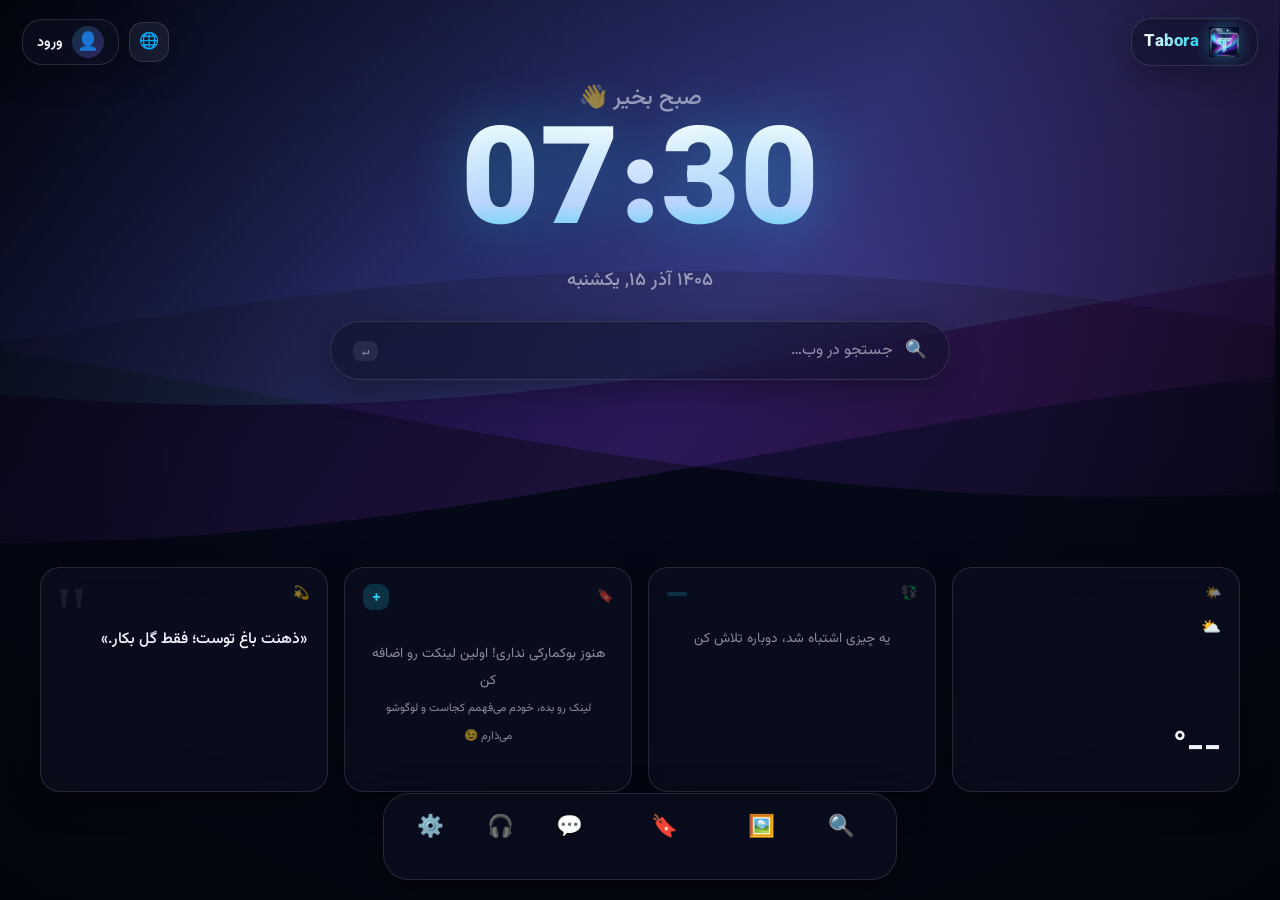
==== extension/index.html @ 08a3a0a5 "v1.1.0: Telegram bot password-reset tokens - POST /api/bot/reset-token (x-bot-secret) issues one-tim" ====
<!DOCTYPE html>
<html lang="fa" dir="rtl">
<head>
<meta charset="UTF-8">
<meta name="viewport" content="width=device-width, initial-scale=1.0">
<title>Tabora — New Tab</title>
<link rel="preconnect" href="https://fonts.googleapis.com">
<link href="https://fonts.googleapis.com/css2?family=Vazirmatn:wght@300;400;500;700;900&family=Lalezar&family=Inter:wght@300;400;600;800&family=Space+Grotesk:wght@400;600;700&family=Poppins:wght@300;400;600;800&display=swap" rel="stylesheet">
<link rel="stylesheet" href="css/app.css">
</head>
<body>

<!-- wallpaper layers -->
<canvas id="wp-canvas"></canvas>
<video id="wp-video" autoplay muted loop playsinline></video>
<img id="wp-img" alt="">
<div id="wp-vignette"></div>

<!-- top bar -->
<header id="topbar">
  <div class="brand glass">
    <img src="assets/icons/icon48.png" alt="Tabora" class="brand-logo">
    <span class="brand-name">Tabora</span>
  </div>
  <div class="top-actions">
    <button id="lang-toggle" class="glass icon-btn" title="FA / EN">🌐</button>
    <div id="identity" class="glass chip"></div>
  </div>
</header>

<!-- center: clock + search -->
<main id="center">
  <div id="greeting" class="greeting"></div>
  <div id="clock-time" class="clock">--:--</div>
  <div id="clock-date" class="clock-date"></div>
  <div id="searchbar" class="glass searchbar">
    <span class="sb-ico">🔍</span>
    <span class="sb-text" data-i18n="search_placeholder"></span>
    <kbd class="sb-kbd">↵</kbd>
  </div>
</main>

<!-- widgets row -->
<section id="widgets-wrap"><div id="widgets-row"></div></section>

<!-- dock -->
<nav id="dock" class="glass">
  <button id="dock-search" class="dock-btn" title=""><span>🔍</span><i data-i18n="engines"></i></button>
  <button id="dock-wallpapers" class="dock-btn" title=""><span>🖼️</span><i data-i18n="wallpapers"></i></button>
  <button id="dock-bookmarks" class="dock-btn" title=""><span>🔖</span><i data-i18n="widget_bookmarks"></i></button>
  <button id="dock-friends" class="dock-btn" title=""><span>💬</span><i data-i18n="friends"></i></button>
  <button id="dock-support" class="dock-btn" title=""><span>🎧</span><i data-i18n="support"></i></button>
  <button id="dock-settings" class="dock-btn" title=""><span>⚙️</span><i data-i18n="settings"></i></button>
</nav>

<div id="backdrop"></div>

<!-- ============ SEARCH OVERLAY ============ -->
<div id="search-overlay">
  <div class="so-box glass">
    <div class="so-input-row">
      <span class="sb-ico">🔍</span>
      <input id="search-input" autocomplete="off" data-i18n-ph="search_placeholder">
      <button id="search-close" class="icon-btn">✕</button>
    </div>
    <div id="search-engines"></div>
    <div id="search-sugg"></div>
  </div>
</div>

<!-- ============ PANEL: AUTH ============ -->
<aside class="panel" id="panel-auth">
  <div class="panel-head"><h2>💜 Tabora</h2><button class="panel-close icon-btn">✕</button></div>
  <div class="panel-body">
    <div id="auth-login">
      <h3 data-i18n="login_title"></h3>
      <p class="muted" data-i18n="auth_hint"></p>
      <label class="fld"><span data-i18n="email"></span><input id="login-id" autocomplete="username"></label>
      <label class="fld"><span data-i18n="password"></span><span class="pw-wrap"><input id="login-pw" type="password" autocomplete="current-password"><button type="button" class="eye" data-for="login-pw" title="👁">👁</button></span></label>
      <button class="btn primary wide" id="login-btn" data-i18n="login"></button>
      <div class="switch-auth"><button class="link" id="auth-to-register" data-i18n="no_account"></button></div>
      <div class="switch-auth"><button class="link" id="auth-to-recover" data-i18n="forgot"></button></div>
    </div>
    <div id="auth-recover" style="display:none">
      <h3 data-i18n="recover_title"></h3>
      <p class="muted" data-i18n="recover_hint"></p>
      <label class="fld"><span data-i18n="email"></span><input id="rec-id" autocomplete="username"></label>
      <label class="fld"><span data-i18n="recovery_code"></span><input id="rec-code" dir="ltr" placeholder="TBRA-… / RST-…"></label>
      <label class="fld"><span data-i18n="new_pass"></span><span class="pw-wrap"><input id="rec-pw" type="password"><button type="button" class="eye" data-for="rec-pw" title="👁">👁</button></span></label>
      <button class="btn primary wide" id="recover-btn" data-i18n="recover_btn"></button>
      <div class="switch-auth"><button class="link" id="recover-to-login" data-i18n="have_account"></button></div>
    </div>
    <div id="auth-register" style="display:none">
      <h3 data-i18n="register_title"></h3>
      <p class="muted" data-i18n="auth_hint"></p>
      <label class="fld"><span data-i18n="email"></span><input id="reg-email" type="email"></label>
      <label class="fld"><span data-i18n="username"></span><input id="reg-uname" placeholder="your_id"></label>
      <label class="fld"><span data-i18n="display_name"></span><input id="reg-name"></label>
      <label class="fld"><span data-i18n="password"></span><span class="pw-wrap"><input id="reg-pw" type="password"><button type="button" class="eye" data-for="reg-pw" title="👁">👁</button></span></label>
      <button class="btn primary wide" id="register-btn" data-i18n="create_account"></button>
      <div class="switch-auth"><button class="link" id="auth-to-login" data-i18n="have_account"></button></div>
    </div>
    <div class="switch-auth"><button class="link muted" id="auth-guest" data-i18n="guest_mode"></button></div>
  </div>
</aside>

<!-- ============ PANEL: PROFILE ============ -->
<aside class="panel" id="panel-profile">
  <div class="panel-head"><h2 data-i18n="profile_title"></h2><button class="panel-close icon-btn">✕</button></div>
  <div class="panel-body" id="profile-body"></div>
</aside>

<!-- ============ PANEL: WALLPAPERS ============ -->
<aside class="panel" id="panel-wallpapers">
  <div class="panel-head"><h2 data-i18n="wallpapers_title"></h2><button class="panel-close icon-btn">✕</button></div>
  <div class="panel-body" id="wallpapers-body"></div>
</aside>

<!-- ============ PANEL: FRIENDS & CHAT ============ -->
<aside class="panel wide" id="panel-friends">
  <div class="panel-head"><h2 data-i18n="friends_title"></h2><button class="panel-close icon-btn">✕</button></div>
  <div class="panel-body">
    <div id="friends-view">
      <div class="user-search-wrap">
        <input id="user-search" data-i18n-ph="search_users" autocomplete="off">
      </div>
      <div id="user-results"></div>
      <div id="friends-body"></div>
    </div>
    <div id="chat-view">
      <div class="chat-head">
        <button id="chat-back" class="icon-btn">←</button>
        <b id="chat-title"></b>
      </div>
      <div id="chat-msgs"></div>
      <div id="chat-drawers">
        <div class="drawer" id="sticker-drawer"><div id="sticker-grid"></div></div>
        <div class="drawer" id="gif-drawer"><div id="gif-grid"></div></div>
      </div>
      <div class="chat-input-row">
        <button class="icon-btn" id="voice-btn" title="Voice">🎙️</button>
        <button class="icon-btn" id="photo-btn" title="Photo">🖼️</button>
        <button class="icon-btn" id="gif-btn" title="GIF">GIF</button>
        <button class="icon-btn" id="sticker-btn" title="Sticker">😀</button>
        <input id="chat-input" data-i18n-ph="chat_placeholder" autocomplete="off">
        <button class="send-btn" id="chat-send">➤</button>
      </div>
    </div>
  </div>
</aside>

<!-- ============ PANEL: BOOKMARKS ============ -->
<aside class="panel" id="panel-bookmarks">
  <div class="panel-head"><h2 data-i18n="widget_bookmarks"></h2><button class="panel-close icon-btn">✕</button></div>
  <div class="panel-body" id="bookmarks-body"></div>
</aside>

<!-- ============ PANEL: SETTINGS ============ -->
<aside class="panel" id="panel-support">
  <div class="panel-head"><h2 data-i18n="support_title"></h2><button class="panel-close icon-btn">✕</button></div>
  <div class="panel-body" id="support-body"></div>
</aside>

<aside class="panel" id="panel-settings">
  <div class="panel-head"><h2 data-i18n="settings_title"></h2><button class="panel-close icon-btn">✕</button></div>
  <div class="panel-body" id="settings-body"></div>
</aside>

<!-- avatar picker overlay -->
<div id="avatar-overlay">
  <div class="ao-bg"><span></span><span></span><span></span></div>
  <div class="ao-box">
    <div class="ao-head">
      <div class="ao-icon">🎭</div>
      <div class="ao-titles">
        <h2 data-i18n="av_pick_title"></h2>
        <span class="ao-sub" data-i18n="av_pick_sub"></span>
      </div>
      <button id="avatar-close" class="icon-btn">✕</button>
    </div>
    <div class="ao-tabs">
      <button class="ao-tab active" data-atab="gallery" data-i18n="av_gallery"></button>
      <button class="ao-tab" data-atab="upload" data-i18n="av_upload_tab"></button>
      <button class="ao-tab" data-atab="url" data-i18n="av_url_tab"></button>
    </div>
    <div class="ao-view" id="avtab-gallery">
      <div class="ao-toolbar">
        <div class="ao-chips" id="av-chips"></div>
        <button class="ao-random" id="av-random">🎲 <span data-i18n="av_random"></span></button>
      </div>
      <div id="avatar-grid"></div>
    </div>
    <div class="ao-view" id="avtab-upload" style="display:none">
      <div class="ao-dropzone" id="av-drop">
        <div class="ao-dz-ico">📁</div>
        <div data-i18n="av_drop"></div>
      </div>
      <div class="ao-preview-row">
        <div class="ao-preview" id="av-up-preview">?</div>
        <button class="btn primary" id="av-up-save" disabled data-i18n="save"></button>
      </div>
    </div>
    <div class="ao-view" id="avtab-url" style="display:none">
      <div class="ao-urlrow">
        <input id="av-url" placeholder="https://… (.gif / .png / .jpg)">
        <button class="btn" id="av-url-prev">👁️</button>
        <button class="btn primary" id="av-url-save" data-i18n="save"></button>
      </div>
      <div class="ao-preview-row"><div class="ao-preview" id="av-url-preview">?</div></div>
    </div>
  </div>
</div>

<script src="js/shim.js"></script>
<script src="js/i18n.js"></script>
<script src="js/store.js"></script>
<script src="js/api.js"></script>
<script src="js/wallpapers.js"></script>
<script src="js/ext-wallpapers.js"></script>
<script src="js/widgets.js"></script>
<script src="js/search.js"></script>
<script src="js/social.js"></script>
<script src="js/panels.js"></script>
<script src="js/app.js"></script>
</body>
</html>
---- extension/css/app.css ----
/* ================= TABORA — Design System ================= */
:root {
  --accent: #22d3ee;
  --accent-soft: #22d3ee2e;
  --accent-glow: #22d3ee55;
  --glass-bg: rgba(15, 18, 34, 0.55);
  --glass-border: rgba(255, 255, 255, 0.12);
  --text: #f4f6ff;
  --muted: rgba(244, 246, 255, 0.55);
  --radius: 20px;
  --danger: #fb7185;
}
* { margin: 0; padding: 0; box-sizing: border-box; }
html, body { height: 100%; }
body {
  font-family: 'Vazirmatn', 'Inter', sans-serif;
  color: var(--text);
  overflow: hidden;
  background: #050816;
}
button { font-family: inherit; cursor: pointer; border: none; background: none; color: inherit; }
input, textarea, select { font-family: inherit; }
::-webkit-scrollbar { width: 8px; height: 8px; }
::-webkit-scrollbar-thumb { background: rgba(255,255,255,.18); border-radius: 8px; }
::-webkit-scrollbar-track { background: transparent; }

/* ---------- wallpaper layers ---------- */
#wp-canvas, #wp-video, #wp-img {
  position: fixed; inset: 0; width: 100vw; height: 100vh;
  object-fit: cover; z-index: -2; display: none;
}
#wp-vignette {
  position: fixed; inset: 0; z-index: -1; pointer-events: none;
  background: radial-gradient(ellipse at center, transparent 40%, rgba(0,0,0,.42) 100%);
}

/* ---------- glass ---------- */
.glass {
  background: var(--glass-bg);
  border: 1px solid var(--glass-border);
  border-radius: var(--radius);
  backdrop-filter: blur(22px) saturate(1.3);
  -webkit-backdrop-filter: blur(22px) saturate(1.3);
  box-shadow: 0 8px 32px rgba(0,0,0,.35);
}
.muted { color: var(--muted); font-size: .85em; }
.pad { padding: 10px 4px; }

/* ---------- top bar ---------- */
#topbar {
  position: fixed; top: 18px; left: 22px; right: 22px;
  display: flex; justify-content: space-between; align-items: center; z-index: 40;
}
.brand { display: flex; align-items: center; gap: 10px; padding: 8px 18px 8px 12px; }
.brand-logo { width: 30px; height: 30px; filter: drop-shadow(0 0 8px var(--accent-glow)); }
.brand-name { font-weight: 800; font-size: 1.05rem; letter-spacing: .5px;
  background: linear-gradient(90deg, #fff, var(--accent)); -webkit-background-clip: text; background-clip: text; -webkit-text-fill-color: transparent; }
.top-actions { display: flex; align-items: center; gap: 10px; }
.icon-btn {
  width: 40px; height: 40px; border-radius: 14px; font-size: 1rem;
  display: inline-flex; align-items: center; justify-content: center;
  background: rgba(255,255,255,.06); border: 1px solid var(--glass-border);
  transition: .2s;
}
.icon-btn:hover { background: var(--accent-soft); transform: translateY(-1px); }
.chip { display: flex; align-items: center; gap: 9px; padding: 6px 14px; cursor: pointer; transition: .2s; max-width: 320px; }
.chip:hover { border-color: var(--accent); }
.chip-name { font-weight: 600; font-size: .9rem; white-space: nowrap; overflow: hidden; text-overflow: ellipsis; }
.chip-avatar { width: 32px; height: 32px; border-radius: 50%; }

/* ---------- badges ---------- */
.badge {
  display: inline-flex; align-items: center; gap: 3px; font-size: .68rem; font-weight: 800;
  padding: 2px 9px; border-radius: 99px; vertical-align: middle; margin-inline-start: 6px;
}
.badge-owner {
  background: linear-gradient(120deg, #fbbf24, #f59e0b, #fbbf24); background-size: 200%;
  color: #3b2503; animation: shimmer 3s linear infinite;
  box-shadow: 0 0 14px rgba(251,191,36,.5);
}
.badge-admin {
  background: linear-gradient(120deg, #8b5cf6, #6366f1, #8b5cf6); background-size: 200%;
  color: #fff; animation: shimmer 3s linear infinite;
  box-shadow: 0 0 12px rgba(139,92,246,.45);
}
@keyframes shimmer { 0% { background-position: 0%; } 100% { background-position: 200%; } }

/* ---------- center / clock / searchbar ---------- */
#center {
  position: fixed; top: 9vh; left: 0; right: 0; text-align: center; z-index: 5; pointer-events: none;
}
.greeting { font-size: clamp(1rem, 2.2vw, 1.4rem); color: var(--muted); margin-bottom: 6px; font-weight: 500; }
.clock {
  font-size: clamp(4rem, 12vw, 8.5rem); font-weight: 900; line-height: 1;
  background: linear-gradient(180deg, #ffffff, #cdd6ff 60%, var(--accent));
  -webkit-background-clip: text; background-clip: text; -webkit-text-fill-color: transparent;
  text-shadow: 0 0 60px var(--accent-glow);
  font-variant-numeric: tabular-nums;
}
.clock-colon { animation: blink 2s steps(1) infinite; }
@keyframes blink { 50% { opacity: .3; } }
.clock-ampm { font-size: .22em; margin-inline-start: 10px; color: var(--muted); -webkit-text-fill-color: var(--muted); }
.clock-date { margin-top: 8px; font-size: clamp(.9rem, 1.6vw, 1.15rem); color: var(--muted); font-weight: 500; }
.searchbar {
  pointer-events: all; margin: 26px auto 0; width: min(620px, 86vw);
  display: flex; align-items: center; gap: 12px; padding: 15px 22px; cursor: pointer;
  transition: .25s; border-radius: 99px;
}
.searchbar:hover { border-color: var(--accent); box-shadow: 0 0 30px var(--accent-soft), 0 8px 32px rgba(0,0,0,.35); transform: translateY(-2px); }
.sb-ico { font-size: 1.1rem; }
.sb-text { flex: 1; text-align: start; color: var(--muted); }
.sb-kbd { font-size: .75rem; background: rgba(255,255,255,.08); padding: 3px 9px; border-radius: 8px; color: var(--muted); }

/* ---------- widgets ---------- */
#widgets-wrap {
  position: fixed; bottom: 108px; left: 0; right: 0; z-index: 10;
  display: flex; justify-content: center; padding: 0 24px;
}
#widgets-row {
  display: flex; gap: 16px; align-items: stretch; flex-wrap: wrap; justify-content: center;
  transform-origin: bottom center; transition: transform .25s;
}
.widget { width: 288px; min-height: 148px; padding: 16px 18px; transition: transform .2s, border-color .2s; position: relative; }
.widget:hover { transform: translateY(-3px); border-color: var(--accent-glow); }
.widget.dragging { opacity: .5; transform: scale(.97); }
.w-title { display: flex; align-items: center; gap: 7px; font-size: .82rem; margin-bottom: 12px; color: var(--muted); }
.w-title b { color: var(--text); font-size: .9rem; }
.w-badge { margin-inline-start: auto; font-size: .68rem; background: var(--accent-soft); color: var(--accent); padding: 2px 10px; border-radius: 99px; font-weight: 700; }

/* weather scenes */
.wx-scene { position: relative; height: 92px; border-radius: 14px; overflow: hidden; margin-bottom: 12px; }
.wx-clear-day { background: linear-gradient(180deg, #38bdf8, #7dd3fc); }
.wx-clear-night { background: linear-gradient(180deg, #0b1026, #1e2a5e); }
.wx-partial-day { background: linear-gradient(180deg, #60a5fa, #93c5fd); }
.wx-overcast { background: linear-gradient(180deg, #475569, #64748b); }
.wx-fog { background: linear-gradient(180deg, #64748b, #94a3b8); }
.wx-drizzle { background: linear-gradient(180deg, #334155, #475569); }
.wx-rain { background: linear-gradient(180deg, #1e293b, #334155); }
.wx-snow { background: linear-gradient(180deg, #475569, #94a3b8); }
.wx-storm { background: linear-gradient(180deg, #0f172a, #1e293b); }
.wx-sun {
  position: absolute; top: 14px; inset-inline-start: 20px; width: 44px; height: 44px; border-radius: 50%;
  background: radial-gradient(circle, #fde68a, #fbbf24);
  box-shadow: 0 0 30px 8px rgba(251,191,36,.65);
  animation: pulse-sun 3s ease-in-out infinite;
}
@keyframes pulse-sun { 50% { box-shadow: 0 0 44px 14px rgba(251,191,36,.8); } }
.wx-moon {
  position: absolute; top: 12px; inset-inline-start: 22px; width: 36px; height: 36px; border-radius: 50%;
  background: radial-gradient(circle at 35% 35%, #f8fafc, #cbd5e1);
  box-shadow: 0 0 24px 6px rgba(226,232,240,.4);
}
.wx-star { position: absolute; width: 2.5px; height: 2.5px; background: #fff; border-radius: 50%; animation: twinkle 2.4s infinite; }
.wx-star:nth-child(odd) { animation-delay: 1.2s; }
@keyframes twinkle { 0%,100% { opacity: .2; } 50% { opacity: 1; } }
.wx-star { top: calc(var(--i, 1) * 7%); }
.wx-cloud {
  position: absolute; width: 70px; height: 24px; background: rgba(255,255,255,.85); border-radius: 99px;
  top: 18px; animation: drift 9s linear infinite;
  box-shadow: 18px -12px 0 -2px rgba(255,255,255,.85), 40px -4px 0 2px rgba(255,255,255,.75);
}
.wx-cloud:nth-of-type(2) { top: 40px; animation-duration: 13s; transform: scale(.7); opacity: .7; }
.wx-cloud:nth-of-type(3) { top: 8px; animation-duration: 17s; transform: scale(.5); opacity: .5; }
@keyframes drift { from { left: -90px; } to { left: 110%; } }
.wx-drop { position: absolute; width: 1.6px; height: 12px; background: linear-gradient(rgba(147,197,253,0), #93c5fd); top: -14px; animation: fall 1s linear infinite; }
.wx-drop:nth-child(3n) { animation-delay: .3s; } .wx-drop:nth-child(3n+1) { animation-delay: .6s; }
@keyframes fall { to { transform: translateY(110px); } }
.wx-flake { position: absolute; width: 5px; height: 5px; background: #fff; border-radius: 50%; top: -8px; animation: fall-slow 3.4s linear infinite; opacity: .9; }
.wx-flake:nth-child(3n) { animation-delay: 1.1s; } .wx-flake:nth-child(4n) { animation-delay: 2s; }
@keyframes fall-slow { to { transform: translateY(110px) translateX(12px); } }
.wx-flash { position: absolute; inset: 0; background: rgba(255,255,255,.85); opacity: 0; animation: flash 5s infinite; }
@keyframes flash { 0%,86%,90%,94%,100% { opacity: 0; } 88%,92% { opacity: .7; } }
.wx-fogband { position: absolute; width: 140%; height: 16px; background: rgba(255,255,255,.35); border-radius: 99px; filter: blur(6px); animation: fogmove 7s ease-in-out infinite alternate; }
.wx-fogband:nth-child(2) { top: 40%; animation-delay: 1.5s; } .wx-fogband:nth-child(3) { top: 70%; animation-delay: 3s; }
@keyframes fogmove { from { transform: translateX(-14%); } to { transform: translateX(6%); } }
.wx-drop, .wx-flake { left: calc(var(--i, 1) * 4.5%); }
.wx-body { display: flex; gap: 12px; align-items: center; }
.wx-temp { font-size: 2.2rem; font-weight: 800; }
.wx-meta { font-size: .78rem; color: var(--muted); line-height: 1.55; }
.wx-city { color: var(--text); font-weight: 700; font-size: .85rem; }

/* prices */
.pr-list { display: flex; flex-direction: column; gap: 7px; max-height: 190px; overflow-y: auto; }
.pr-row { display: flex; justify-content: space-between; align-items: center; font-size: .82rem;
  padding: 5px 8px; border-radius: 10px; background: rgba(255,255,255,.04); }
.pr-row:hover { background: var(--accent-soft); }
.pr-name { color: var(--muted); }
.pr-val { font-weight: 800; font-variant-numeric: tabular-nums; }
.pr-val small { color: var(--accent); font-size: .7em; font-weight: 700; }
.pr-src { font-size: .62rem; color: var(--muted); text-align: center; margin-top: 4px; }
.pr-loading { color: var(--muted); font-size: .85rem; padding: 12px 0; text-align: center; }

/* bookmarks widget */
.bm-grid { display: grid; grid-template-columns: repeat(5, 1fr); gap: 10px; }
.bm-tile { display: flex; flex-direction: column; align-items: center; gap: 6px; text-decoration: none; color: var(--text); transition: .2s; }
.bm-tile:hover { transform: translateY(-3px) scale(1.05); }
.bm-logo {
  width: 46px; height: 46px; border-radius: 15px; display: flex; align-items: center; justify-content: center;
  box-shadow: 0 4px 14px rgba(0,0,0,.3);
}
.bm-logo img { width: 24px; height: 24px; }
.bm-logo b { font-size: 1.1rem; }
.bm-name { font-size: .64rem; color: var(--muted); max-width: 50px; overflow: hidden; text-overflow: ellipsis; white-space: nowrap; }
.bm-empty { grid-column: 1/-1; text-align: center; color: var(--muted); font-size: .85rem; padding: 18px 6px; line-height: 2; }
.bm-add { margin-inline-start: auto; width: 26px; height: 26px; border-radius: 9px; background: var(--accent-soft); color: var(--accent); font-weight: 800; font-size: 1rem; }
.bm-add:hover { background: var(--accent); color: #081018; }
.bm-dot { width: 14px; height: 14px; border-radius: 5px; flex-shrink: 0; }

/* quote */
.q-text { font-size: .98rem; line-height: 2; font-weight: 500; padding: 8px 2px; }
#w-quote::after { content: '"'; position: absolute; font-size: 5rem; opacity: .07; top: 2px; inset-inline-end: 14px; font-family: serif; }

/* ---------- dock ---------- */
#dock {
  position: fixed; bottom: 20px; left: 50%; transform: translateX(-50%);
  display: flex; gap: 6px; padding: 9px 14px; z-index: 40; border-radius: 26px;
}
.dock-btn {
  display: flex; flex-direction: column; align-items: center; gap: 2px;
  padding: 8px 16px; border-radius: 18px; transition: .22s; position: relative;
}
.dock-btn span { font-size: 1.35rem; transition: .22s; }
.dock-btn i { font-style: normal; font-size: .6rem; color: var(--muted); opacity: 0; transition: .22s; }
.dock-btn:hover { background: var(--accent-soft); }
.dock-btn:hover span { transform: translateY(-4px) scale(1.18); filter: drop-shadow(0 0 10px var(--accent-glow)); }
.dock-btn:hover i { opacity: 1; }

/* ---------- panels ---------- */
#backdrop { position: fixed; inset: 0; background: rgba(3,5,15,.55); backdrop-filter: blur(3px); z-index: 60; opacity: 0; pointer-events: none; transition: .3s; }
#backdrop.show { opacity: 1; pointer-events: all; }
.panel {
  position: fixed; top: 0; bottom: 0; inset-inline-start: auto; inset-inline-end: 0;
  width: min(460px, 94vw); background: rgba(10,12,26,.92);
  backdrop-filter: blur(30px); z-index: 70; display: flex; flex-direction: column;
  border-inline-start: 1px solid var(--glass-border);
  transform: translateX(-105%); transition: transform .34s cubic-bezier(.2,.9,.25,1);
}
html[dir="ltr"] .panel { transform: translateX(105%); }
.panel.open { transform: translateX(0) !important; }
.panel.wide { width: min(640px, 96vw); }
.panel-head { display: flex; align-items: center; justify-content: space-between; padding: 20px 24px 12px; }
.panel-head h2 { font-size: 1.15rem; font-weight: 800; }
.panel-body { flex: 1; overflow-y: auto; padding: 8px 24px 40px; }

/* fields & buttons */
.fld { display: block; margin: 12px 0; }
.fld span { display: block; font-size: .78rem; color: var(--muted); margin-bottom: 6px; }
.fld input, .fld textarea, .fld select {
  width: 100%; background: rgba(255,255,255,.06); border: 1px solid var(--glass-border);
  border-radius: 13px; padding: 11px 14px; color: var(--text); font-size: .92rem; outline: none; transition: .2s; resize: vertical;
}
.fld input:focus, .fld textarea:focus { border-color: var(--accent); box-shadow: 0 0 0 3px var(--accent-soft); }
.btn {
  display: inline-flex; align-items: center; gap: 7px; padding: 10px 18px; border-radius: 13px;
  background: rgba(255,255,255,.07); border: 1px solid var(--glass-border); font-weight: 600; font-size: .88rem; transition: .2s;
}
.btn:hover { background: rgba(255,255,255,.13); transform: translateY(-1px); }
.btn.primary { background: linear-gradient(120deg, var(--accent), color-mix(in srgb, var(--accent) 55%, #8b5cf6)); color: #081018; font-weight: 800; border: none; }
.btn.primary:hover { filter: brightness(1.12); box-shadow: 0 6px 22px var(--accent-glow); }
.btn.danger { color: var(--danger); border-color: rgba(251,113,133,.35); }
.btn.small { padding: 6px 12px; font-size: .78rem; border-radius: 10px; }
.btn.wide { width: 100%; justify-content: center; margin-top: 6px; }
.btn:disabled { opacity: .5; cursor: default; }
.link { color: var(--accent); font-size: .85rem; text-decoration: underline; text-underline-offset: 4px; }
.row-btns { display: flex; gap: 10px; margin-top: 16px; flex-wrap: wrap; }
.switch-auth { text-align: center; margin-top: 16px; }
.sec-label { font-size: .8rem; font-weight: 800; color: var(--muted); margin: 18px 0 10px; display: flex; align-items: center; gap: 6px; }
.tip { font-size: .78rem; color: var(--muted); background: var(--accent-soft); border-radius: 12px; padding: 10px 14px; margin: 10px 0; line-height: 1.9; }

/* ---------- search overlay ---------- */
#search-overlay { position: fixed; inset: 0; z-index: 80; display: flex; align-items: flex-start; justify-content: center; padding-top: 12vh; background: rgba(3,5,15,.6); backdrop-filter: blur(6px); opacity: 0; pointer-events: none; transition: .25s; }
#search-overlay.open { opacity: 1; pointer-events: all; }
.so-box { width: min(680px, 92vw); padding: 10px; transform: translateY(-16px); transition: .3s; }
#search-overlay.open .so-box { transform: translateY(0); }
.so-input-row { display: flex; align-items: center; gap: 10px; padding: 8px 10px; }
#search-input { flex: 1; background: none; border: none; outline: none; color: var(--text); font-size: 1.15rem; padding: 8px 0; }
#search-engines { display: flex; gap: 8px; flex-wrap: wrap; padding: 6px 10px 12px; border-bottom: 1px solid var(--glass-border); }
.se-chip { padding: 6px 14px; border-radius: 99px; font-size: .8rem; background: rgba(255,255,255,.06); border: 1px solid transparent; transition: .2s; }
.se-chip.active { background: var(--accent-soft); border-color: var(--accent); color: var(--accent); font-weight: 700; }
#search-sugg { max-height: 320px; overflow-y: auto; padding: 8px 4px; }
.sg-item { padding: 10px 16px; border-radius: 12px; font-size: .95rem; cursor: pointer; display: flex; gap: 10px; align-items: center; }
.sg-item:hover, .sg-item.hl { background: var(--accent-soft); }
.sg-label { font-size: .72rem; color: var(--muted); padding: 8px 16px 4px; }
.sg-hint { padding: 18px; text-align: center; color: var(--muted); font-size: .9rem; }
.sg-ico { opacity: .5; }

/* ---------- avatars ---------- */
.avatar { width: 42px; height: 42px; border-radius: 50%; object-fit: cover; flex-shrink: 0; border: 2px solid var(--glass-border); }
.avatar-fallback { display: inline-flex; align-items: center; justify-content: center; background: linear-gradient(135deg, var(--accent-soft), rgba(139,92,246,.3)); font-weight: 800; font-size: 1.1rem; }
.pf-avatar { width: 96px; height: 96px; border-radius: 32px; border: 3px solid var(--accent-glow); box-shadow: 0 0 30px var(--accent-soft); }
.pf-hero { display: flex; flex-direction: column; align-items: center; gap: 10px; padding: 24px; text-align: center; margin-bottom: 8px; }
.pf-id h3 { margin-top: 8px; }
/* ---------- avatar picker (v2) ---------- */
#avatar-overlay { position: fixed; inset: 0; z-index: 90; display: flex; align-items: center; justify-content: center; background: rgba(3,5,15,.72); backdrop-filter: blur(10px); opacity: 0; pointer-events: none; transition: .28s; }
#avatar-overlay.open { opacity: 1; pointer-events: all; }
.ao-bg { position: absolute; inset: 0; overflow: hidden; z-index: -1; }
.ao-bg span { position: absolute; border-radius: 50%; filter: blur(90px); opacity: .35; animation: ao-float 12s ease-in-out infinite alternate; }
.ao-bg span:nth-child(1) { width: 42vw; height: 42vw; background: #0e7490; top: -14%; left: -8%; }
.ao-bg span:nth-child(2) { width: 36vw; height: 36vw; background: #6d28d9; bottom: -16%; right: -6%; animation-delay: -4s; }
.ao-bg span:nth-child(3) { width: 26vw; height: 26vw; background: #be185d; top: 40%; left: 42%; animation-delay: -8s; opacity: .22; }
@keyframes ao-float { to { transform: translate(5vw, -4vh) scale(1.14); } }

.ao-box {
  width: min(880px, 94vw); max-height: 88vh; display: flex; flex-direction: column;
  background: rgba(10,13,28,.88); border-radius: 28px; padding: 22px 24px 20px;
  backdrop-filter: blur(28px); position: relative; overflow: hidden;
  box-shadow: 0 30px 90px rgba(0,0,0,.55);
  transform: translateY(18px) scale(.98); transition: transform .32s cubic-bezier(.2,.9,.3,1.2);
}
#avatar-overlay.open .ao-box { transform: translateY(0) scale(1); }
.ao-box::before {
  content: ''; position: absolute; inset: 0; border-radius: 28px; padding: 1.5px; pointer-events: none;
  background: linear-gradient(130deg, var(--accent), transparent 30%, transparent 70%, var(--accent));
  -webkit-mask: linear-gradient(#fff 0 0) content-box, linear-gradient(#fff 0 0);
  -webkit-mask-composite: xor; mask-composite: exclude;
  animation: ao-border 6s linear infinite;
}
@keyframes ao-border { to { filter: hue-rotate(360deg); } }

.ao-head { display: flex; align-items: center; gap: 14px; margin-bottom: 14px; }
.ao-icon {
  width: 52px; height: 52px; border-radius: 18px; font-size: 1.5rem; flex-shrink: 0;
  display: flex; align-items: center; justify-content: center;
  background: linear-gradient(135deg, var(--accent-soft), rgba(139,92,246,.35));
  border: 1px solid var(--accent-glow);
  animation: ao-bob 3s ease-in-out infinite;
  box-shadow: 0 0 24px var(--accent-soft);
}
@keyframes ao-bob { 50% { transform: translateY(-4px) rotate(-4deg); } }
.ao-titles { flex: 1; min-width: 0; }
.ao-titles h2 { font-size: 1.12rem; font-weight: 900;
  background: linear-gradient(90deg, #fff, var(--accent)); -webkit-background-clip: text; background-clip: text; -webkit-text-fill-color: transparent; }
.ao-sub { font-size: .78rem; color: var(--muted); }

.ao-tabs { display: flex; gap: 6px; background: rgba(255,255,255,.05); border: 1px solid var(--glass-border); padding: 5px; border-radius: 16px; margin-bottom: 14px; }
.ao-tab { flex: 1; padding: 10px; border-radius: 12px; font-weight: 700; font-size: .86rem; color: var(--muted); transition: .22s; }
.ao-tab:hover { color: var(--text); background: rgba(255,255,255,.05); }
.ao-tab.active { background: linear-gradient(120deg, var(--accent), color-mix(in srgb, var(--accent) 50%, #8b5cf6)); color: #081018; box-shadow: 0 4px 18px var(--accent-soft); }

.ao-view { overflow: hidden; display: flex; flex-direction: column; }
.ao-toolbar { display: flex; align-items: center; gap: 10px; margin-bottom: 12px; }
.ao-chips { display: flex; gap: 7px; flex: 1; overflow-x: auto; padding-bottom: 2px; }
.ao-chip {
  padding: 7px 15px; border-radius: 99px; font-size: .78rem; font-weight: 700; white-space: nowrap;
  background: rgba(255,255,255,.06); border: 1px solid var(--glass-border); color: var(--muted); transition: .2s;
}
.ao-chip:hover { color: var(--text); border-color: var(--accent-glow); }
.ao-chip.active { background: var(--accent-soft); border-color: var(--accent); color: var(--accent); }
.ao-random {
  display: inline-flex; align-items: center; gap: 6px; padding: 8px 16px; border-radius: 99px;
  font-size: .8rem; font-weight: 800; white-space: nowrap; transition: .25s;
  background: linear-gradient(120deg, rgba(139,92,246,.25), rgba(244,114,182,.25));
  border: 1px solid rgba(139,92,246,.45);
}
.ao-random:hover { transform: translateY(-2px); box-shadow: 0 6px 20px rgba(139,92,246,.35); }
.ao-random.rolling span, .ao-random.rolling { animation: dice .6s ease; }
@keyframes dice { 25% { transform: rotate(-8deg) scale(1.08); } 60% { transform: rotate(8deg) scale(1.08); } }

#avatar-grid {
  overflow-y: auto; padding: 4px 2px 8px; flex: 1;
  display: grid; grid-template-columns: repeat(auto-fill, minmax(96px, 1fr)); gap: 12px;
}
.av-cell {
  position: relative; border-radius: 20px; overflow: hidden; padding: 0;
  border: 2px solid rgba(255,255,255,.09); background: rgba(255,255,255,.04);
  transition: transform .22s, border-color .22s, box-shadow .22s;
  animation: av-pop .45s cubic-bezier(.2,1.2,.35,1) both;
}
@keyframes av-pop { from { transform: scale(.6) translateY(14px); opacity: 0; } }
.av-cell img { width: 100%; aspect-ratio: 1; object-fit: cover; display: block; opacity: 0; transition: opacity .4s; }
.av-cell img.ready { opacity: 1; }
.av-cell::after {
  content: ''; position: absolute; inset: 0; border-radius: 18px;
  background: linear-gradient(160deg, rgba(255,255,255,.14), transparent 40%);
  pointer-events: none;
}
.av-cell:hover {
  transform: translateY(-5px) scale(1.06); border-color: var(--accent);
  box-shadow: 0 10px 30px rgba(0,0,0,.45), 0 0 22px var(--accent-glow);
  z-index: 2;
}
.av-cell.selected { border-color: var(--accent); box-shadow: 0 0 0 3px var(--accent-soft), 0 0 24px var(--accent-glow); }
.av-check {
  position: absolute; top: 7px; inset-inline-end: 7px; width: 22px; height: 22px; border-radius: 50%;
  background: linear-gradient(120deg, var(--accent), #8b5cf6); color: #081018;
  font-size: .72rem; font-weight: 900; display: none; align-items: center; justify-content: center;
  box-shadow: 0 2px 10px rgba(0,0,0,.4);
}
.av-cell.selected .av-check { display: flex; animation: av-pop .35s both; }
.av-cell.flash { animation: av-flash .45s ease; }
@keyframes av-flash { 30% { transform: scale(1.16); box-shadow: 0 0 40px var(--accent-glow); border-color: var(--accent); } }

.ao-dropzone {
  border: 2px dashed rgba(255,255,255,.22); border-radius: 22px; padding: 44px 20px;
  text-align: center; color: var(--muted); cursor: pointer; transition: .25s; line-height: 2.2;
}
.ao-dz-ico { font-size: 2.2rem; filter: drop-shadow(0 0 14px var(--accent-glow)); }
.ao-dropzone:hover, .ao-dropzone.hover { border-color: var(--accent); background: var(--accent-soft); color: var(--text); transform: scale(1.01); }
.ao-preview-row { display: flex; align-items: center; gap: 16px; margin-top: 16px; justify-content: center; }
.ao-preview {
  width: 110px; height: 110px; border-radius: 50%; overflow: hidden; flex-shrink: 0;
  display: flex; align-items: center; justify-content: center;
  background: rgba(255,255,255,.05); border: 3px solid var(--accent-glow);
  box-shadow: 0 0 30px var(--accent-soft); font-size: 1.6rem; color: var(--muted);
}
.ao-preview img { width: 100%; height: 100%; object-fit: cover; }
.ao-urlrow { display: flex; gap: 9px; align-items: center; }
.ao-urlrow input {
  flex: 1; background: rgba(255,255,255,.06); border: 1px solid var(--glass-border);
  border-radius: 13px; padding: 11px 14px; color: var(--text); outline: none; font-size: .88rem; transition: .2s; direction: ltr;
}
.ao-urlrow input:focus { border-color: var(--accent); box-shadow: 0 0 0 3px var(--accent-soft); }
@media (max-width: 640px) {
  #avatar-grid { grid-template-columns: repeat(auto-fill, minmax(80px, 1fr)); gap: 9px; }
  .ao-toolbar { flex-wrap: wrap; }
}

/* ---------- friends & chat ---------- */
.user-search-wrap input { width: 100%; background: rgba(255,255,255,.06); border: 1px solid var(--glass-border); border-radius: 13px; padding: 11px 14px; color: var(--text); outline: none; margin-bottom: 8px; }
.fr-row { display: flex; align-items: center; gap: 12px; padding: 10px 12px; margin-bottom: 8px; border-radius: 15px; }
.fr-info { flex: 1; min-width: 0; }
.fr-info b { font-size: .92rem; }
.fr-info .muted { display: inline; }
.fr-actions { display: flex; gap: 6px; }
#chat-view { display: none; flex-direction: column; height: calc(100vh - 120px); }
.chat-head { display: flex; align-items: center; gap: 10px; padding: 6px 0 12px; border-bottom: 1px solid var(--glass-border); }
#chat-msgs { flex: 1; overflow-y: auto; padding: 16px 4px; display: flex; flex-direction: column; gap: 10px; }
.msg { max-width: 76%; padding: 9px 13px; border-radius: 17px; font-size: .9rem; position: relative; align-self: flex-start; background: rgba(255,255,255,.08); border-bottom-left-radius: 6px; }
.msg.mine { align-self: flex-end; background: linear-gradient(120deg, var(--accent-soft), rgba(139,92,246,.3)); border: 1px solid var(--accent-glow); border-bottom-left-radius: 17px; border-bottom-right-radius: 6px; }
html[dir="ltr"] .msg { border-radius: 17px; border-bottom-left-radius: 6px; }
html[dir="ltr"] .msg.mine { border-bottom-left-radius: 17px; border-bottom-right-radius: 6px; }
.msg-time { display: block; font-size: .6rem; color: var(--muted); margin-top: 4px; text-align: end; }
.msg-img, .msg-gif { max-width: 220px; border-radius: 12px; display: block; }
.msg-sticker { font-size: 3.2rem; line-height: 1.1; }
.msg-voice { max-width: 220px; }
.chat-input-row { display: flex; gap: 7px; align-items: center; padding-top: 12px; border-top: 1px solid var(--glass-border); }
.chat-input-row input { flex: 1; background: rgba(255,255,255,.06); border: 1px solid var(--glass-border); border-radius: 99px; padding: 11px 16px; color: var(--text); outline: none; }
.chat-input-row input:focus { border-color: var(--accent); }
.send-btn { width: 42px; height: 42px; border-radius: 50%; background: linear-gradient(120deg, var(--accent), #8b5cf6); color: #081018; font-size: 1rem; transition: .2s; }
.send-btn:hover { transform: scale(1.08); box-shadow: 0 0 18px var(--accent-glow); }
#voice-btn.recording { background: var(--danger); animation: rec-pulse 1s infinite; }
@keyframes rec-pulse { 50% { box-shadow: 0 0 0 8px rgba(251,113,133,.25); } }
.drawer { display: none; max-height: 220px; overflow-y: auto; padding: 10px 0; }
.drawer.open { display: block; }
#sticker-grid { display: grid; grid-template-columns: repeat(10, 1fr); gap: 4px; }
.sticker-btn { font-size: 1.5rem; padding: 6px; border-radius: 10px; transition: .15s; }
.sticker-btn:hover { background: var(--accent-soft); transform: scale(1.25); }
#gif-grid { display: grid; grid-template-columns: repeat(3, 1fr); gap: 8px; }
.gif-thumb { width: 100%; aspect-ratio: 1; object-fit: cover; border-radius: 12px; cursor: pointer; transition: .2s; }
.gif-thumb:hover { transform: scale(1.04); border: 2px solid var(--accent); }
.gif-url-row { grid-column: 1/-1; }
.gif-url-row input { width: 100%; background: rgba(255,255,255,.06); border: 1px solid var(--glass-border); border-radius: 12px; padding: 9px 12px; color: var(--text); outline: none; font-size: .8rem; }

/* ---------- wallpapers panel ---------- */
.wp-grid { display: grid; grid-template-columns: repeat(2, 1fr); gap: 12px; }
.wp-card { position: relative; border-radius: 16px; overflow: hidden; border: 2px solid var(--glass-border); transition: .2s; padding: 0; }
.wp-card:hover { transform: translateY(-3px); border-color: var(--accent-glow); }
.wp-card.active { border-color: var(--accent); box-shadow: 0 0 20px var(--accent-soft); }
.wp-thumb { width: 100%; height: 86px; display: block; object-fit: cover; background: #111; }
.wp-card img.wp-thumb { height: 96px; }
.wp-src { position: absolute; top: 6px; right: 6px; font-size: 9px; padding: 2px 7px; border-radius: 999px; background: rgba(0,0,0,.55); backdrop-filter: blur(6px); color: #fff; letter-spacing: .3px; z-index: 2; }
.wp-name { position: absolute; bottom: 0; left: 0; right: 0; padding: 4px 10px; font-size: .72rem; background: rgba(0,0,0,.55); text-align: center; font-weight: 700; }
.wp-custom { display: flex; gap: 8px; padding: 12px; align-items: center; flex-wrap: wrap; }
.wp-custom input { flex: 1; min-width: 160px; background: rgba(255,255,255,.06); border: 1px solid var(--glass-border); border-radius: 12px; padding: 10px 12px; color: var(--text); outline: none; font-size: .82rem; }

/* ---------- settings ---------- */
.set-sec { padding: 16px 18px; margin-bottom: 12px; border-radius: 18px; }
.set-sec .sec-label { margin-top: 0; }
.seg { display: flex; background: rgba(255,255,255,.06); border-radius: 13px; padding: 4px; }
.seg button { flex: 1; padding: 9px; border-radius: 10px; font-weight: 700; font-size: .9rem; transition: .2s; }
.seg button.active { background: var(--accent); color: #081018; }
.font-grid { display: grid; grid-template-columns: repeat(2, 1fr); gap: 8px; }
.font-opt { padding: 12px; border-radius: 13px; background: rgba(255,255,255,.05); border: 1px solid var(--glass-border); font-size: 1rem; transition: .2s; }
.font-opt.active { border-color: var(--accent); background: var(--accent-soft); color: var(--accent); }
input[type="range"] { width: 100%; accent-color: var(--accent); }
.sw-row { display: flex; align-items: center; justify-content: space-between; padding: 9px 0; font-size: .9rem; }
.sw-row select { background: rgba(255,255,255,.06); color: var(--text); border: 1px solid var(--glass-border); border-radius: 10px; padding: 7px 10px; outline: none; }
.switch { position: relative; width: 46px; height: 26px; flex-shrink: 0; }
.switch input { opacity: 0; width: 0; height: 0; }
.switch i { position: absolute; inset: 0; background: rgba(255,255,255,.12); border-radius: 99px; transition: .25s; }
.switch i::after { content: ''; position: absolute; width: 20px; height: 20px; border-radius: 50%; background: #fff; top: 3px; inset-inline-start: 3px; transition: .25s; }
.switch input:checked + i { background: var(--accent); }
.switch input:checked + i::after { transform: translateX(-20px); }
html[dir="ltr"] .switch input:checked + i::after { transform: translateX(20px); }
.wt-row { display: flex; align-items: center; gap: 10px; padding: 10px 12px; border-radius: 13px; background: rgba(255,255,255,.05); margin-bottom: 7px; cursor: grab; }
.wt-row.drag { opacity: .5; }
.wt-grip { opacity: .4; }
.wt-name { flex: 1; font-size: .88rem; }
.about { font-size: .85rem; line-height: 2; }
.need-auth { text-align: center; padding: 40px 10px; color: var(--muted); line-height: 2; }

/* ---------- toast ---------- */
#toast {
  position: fixed; bottom: 100px; left: 50%; transform: translateX(-50%) translateY(20px);
  background: rgba(10,12,26,.92); border: 1px solid var(--accent-glow); color: var(--text);
  padding: 11px 22px; border-radius: 99px; font-size: .88rem; z-index: 200;
  opacity: 0; pointer-events: none; transition: .3s; backdrop-filter: blur(16px);
  box-shadow: 0 8px 30px rgba(0,0,0,.4);
}
#toast.show { opacity: 1; transform: translateX(-50%) translateY(0); }

/* responsive */
@media (max-width: 900px) {
  .widget { width: 100%; max-width: 420px; }
  #widgets-wrap { bottom: 96px; }
}

/* ===== support panel (Telegram bot) ===== */
.tg-card { position: relative; border-radius: 20px; padding: 16px; overflow: hidden;
  background: linear-gradient(140deg, rgba(42,171,238,.16), rgba(139,92,246,.12) 55%, rgba(34,158,217,.10));
  border: 1px solid rgba(42,171,238,.35); box-shadow: 0 8px 30px rgba(34,158,217,.15) inset, 0 6px 24px rgba(0,0,0,.25); }
.tg-card::before { content: ""; position: absolute; inset: -40%; background: conic-gradient(from 0deg, transparent 60%, rgba(42,171,238,.14) 75%, transparent 90%); animation: tgspin 7s linear infinite; pointer-events: none; }
@keyframes tgspin { to { transform: rotate(1turn); } }
.tg-top { display: flex; align-items: center; gap: 12px; position: relative; flex-wrap: wrap; }
.tg-avatar { width: 54px; height: 54px; border-radius: 50%; flex: none; display: grid; place-items: center;
  background: linear-gradient(135deg, #2AABEE, #1c86d1 60%, #166db4); box-shadow: 0 4px 18px rgba(42,171,238,.45); }
.tg-idbox { display: flex; flex-direction: column; gap: 5px; min-width: 0; }
.tg-idbox b { font-size: .95rem; }
.tg-handle { border: 1px solid var(--glass-border); background: rgba(255,255,255,.07); color: var(--text); border-radius: 999px; padding: 3px 10px; font-size: .72rem; cursor: pointer; font-family: inherit; transition: .2s; width: fit-content; }
.tg-handle:hover { border-color: #2AABEE; color: #7cc8f2; }
.tg-status { margin-inline-start: auto; display: flex; align-items: center; gap: 6px; font-size: .72rem; color: #6ee7a0; }
.tg-status i { width: 8px; height: 8px; border-radius: 50%; background: #22c55e; box-shadow: 0 0 0 0 rgba(34,197,94,.6); animation: pulse 1.8s infinite; }
@keyframes pulse { 70% { box-shadow: 0 0 0 8px rgba(34,197,94,0); } 100% { box-shadow: 0 0 0 0 rgba(34,197,94,0); } }
.tg-open { display: flex; justify-content: center; width: 100%; margin-top: 14px; text-decoration: none;
  background: linear-gradient(135deg, #2AABEE, #229ED9) !important; box-shadow: 0 6px 20px rgba(42,171,238,.35); position: relative; }
.sup-chips { display: grid; grid-template-columns: 1fr 1fr; gap: 10px; }
.sup-chip { display: flex; align-items: center; gap: 8px; padding: 10px 12px; border-radius: 14px; text-decoration: none;
  color: var(--text); background: var(--glass); border: 1px solid var(--glass-border); font-size: .8rem; transition: .2s; }
.sup-chip:hover { transform: translateY(-2px); border-color: #2AABEE; box-shadow: 0 6px 18px rgba(42,171,238,.18); }
.sup-chip span { font-size: 1.05rem; }
.sup-diag { width: 100%; margin: 14px 0 4px; }
.faq-list { display: flex; flex-direction: column; gap: 8px; }
.faq { border: 1px solid var(--glass-border); background: var(--glass); border-radius: 14px; overflow: hidden; }
.faq summary { cursor: pointer; padding: 11px 14px; font-size: .82rem; list-style: none; display: flex; justify-content: space-between; align-items: center; gap: 8px; }
.faq summary::-webkit-details-marker { display: none; }
.faq summary::after { content: "▾"; transition: .25s; opacity: .6; }
.faq[open] summary::after { transform: rotate(180deg); }
.faq p { margin: 0; padding: 0 14px 12px; font-size: .78rem; opacity: .8; line-height: 1.8; }

/* ===== password reveal ===== */
.pw-wrap { position: relative; display: block; }
.pw-wrap input { width: 100%; padding-inline-end: 40px !important; }
.eye { position: absolute; inset-inline-end: 4px; top: 50%; transform: translateY(-50%); background: none; border: none; cursor: pointer; font-size: .95rem; opacity: .5; padding: 4px 6px; }
.eye:hover { opacity: 1; }
.eye.on { opacity: 1; filter: drop-shadow(0 0 6px rgba(34,211,238,.8)); }

/* ===== admin announcement banner ===== */
.announce { position: fixed; top: 12px; left: 50%; transform: translateX(-50%); z-index: 99; display: flex; gap: 10px; align-items: center; max-width: min(560px, 92vw); padding: 10px 16px; border-radius: 14px; font-size: .8rem; backdrop-filter: blur(12px); background: linear-gradient(135deg, rgba(34,211,238,.2), rgba(139,92,246,.2)); border: 1px solid rgba(34,211,238,.4); box-shadow: 0 8px 30px rgba(0,0,0,.35); }
.announce.warn { background: linear-gradient(135deg, rgba(251,191,36,.2), rgba(244,63,94,.18)); border-color: rgba(251,191,36,.45); }
.announce.gold { background: linear-gradient(135deg, rgba(250,204,21,.25), rgba(244,114,182,.2)); border-color: rgba(250,204,21,.5); }
.ann-x { background: none; border: none; color: inherit; cursor: pointer; opacity: .7; }
.ann-x:hover { opacity: 1; }

/* ===== recovery code modal ===== */
.code-modal { position: fixed; inset: 0; z-index: 120; display: grid; place-items: center; background: rgba(4,6,18,.66); backdrop-filter: blur(6px); }
.code-box { width: min(400px, 92vw); background: linear-gradient(150deg, rgba(34,211,238,.12), rgba(139,92,246,.12)), var(--glass, rgba(20,24,48,.9)); border: 1px solid rgba(34,211,238,.35); border-radius: 20px; padding: 22px; text-align: center; box-shadow: 0 20px 70px rgba(0,0,0,.5); }
.code-box h3 { margin-bottom: 8px; }
.code-box .muted { font-size: .75rem; opacity: .7; line-height: 1.8; }
.code-val { margin: 14px 0; font-size: 1.3rem; letter-spacing: 2px; font-weight: 800; padding: 12px; border-radius: 14px; background: rgba(0,0,0,.4); border: 1px dashed rgba(34,211,238,.5); color: #7dd3fc; }
.code-box .row-btns { display: flex; gap: 8px; justify-content: center; }
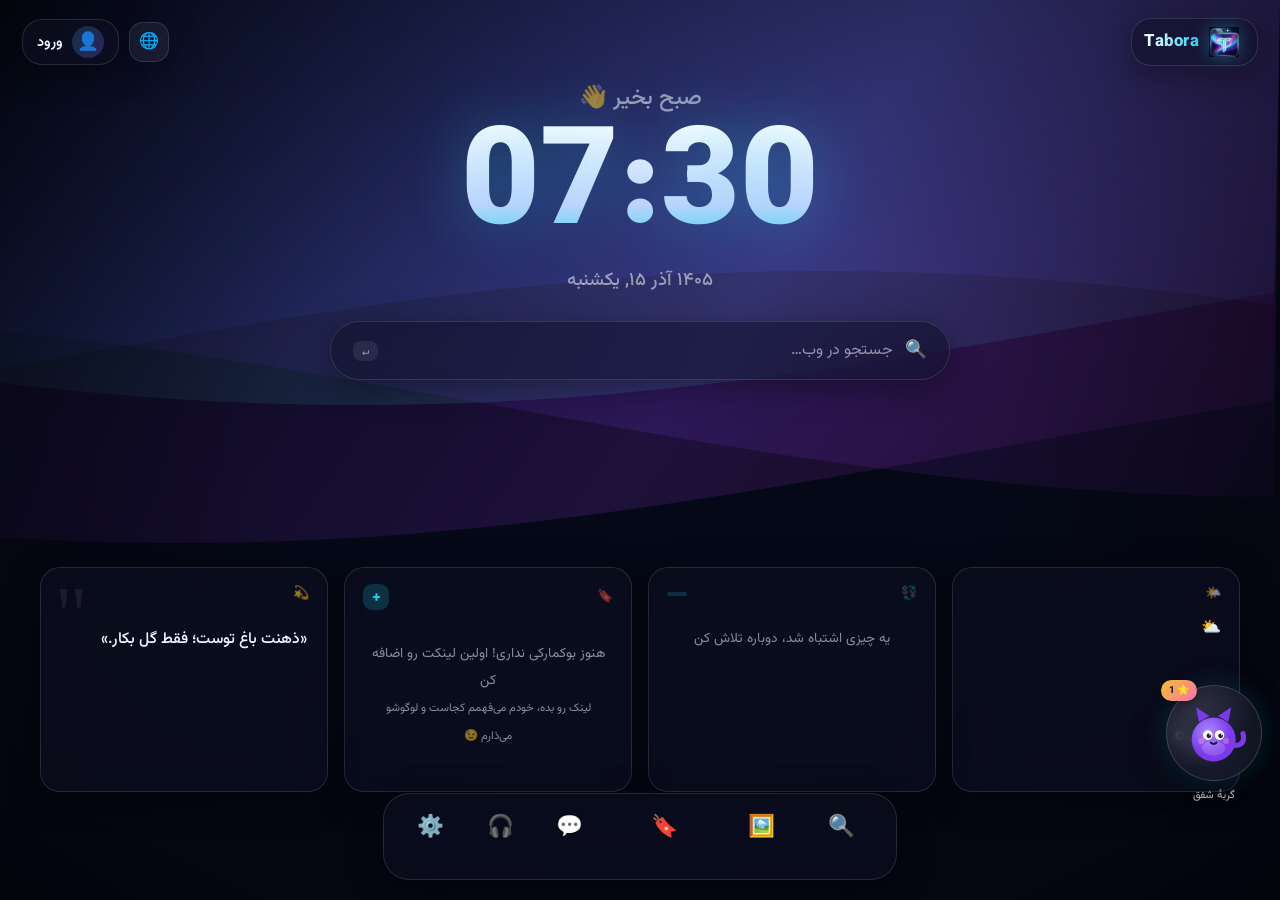
==== commit 08a7d71e: "v1.1.3: Tabora Pet + release approval pipeline in admin panel - 🐾 virtual pet: 4 species, XP/levels," ====
--- a/extension/index.html
+++ b/extension/index.html
@@ -14,6 +14,7 @@
 <canvas id="wp-canvas"></canvas>
 <video id="wp-video" autoplay muted loop playsinline></video>
 <img id="wp-img" alt="">
+<div id="pet-root"></div>
 <div id="wp-vignette"></div>
 
 <!-- top bar -->
@@ -217,6 +218,7 @@
 <script src="js/api.js"></script>
 <script src="js/wallpapers.js"></script>
 <script src="js/ext-wallpapers.js"></script>
+<script src="js/pet.js"></script>
 <script src="js/widgets.js"></script>
 <script src="js/search.js"></script>
 <script src="js/social.js"></script>
--- a/extension/css/app.css
+++ b/extension/css/app.css
@@ -365,9 +365,10 @@
   border: 2px solid rgba(255,255,255,.09); background: rgba(255,255,255,.04);
   transition: transform .22s, border-color .22s, box-shadow .22s;
   animation: av-pop .45s cubic-bezier(.2,1.2,.35,1) both;
+  aspect-ratio: 1; width: 100%;
 }
 @keyframes av-pop { from { transform: scale(.6) translateY(14px); opacity: 0; } }
-.av-cell img { width: 100%; aspect-ratio: 1; object-fit: cover; display: block; opacity: 0; transition: opacity .4s; }
+.av-cell img { position: absolute; inset: 0; width: 100%; height: 100%; aspect-ratio: 1; object-fit: cover; display: block; opacity: 0; transition: opacity .4s; }
 .av-cell img.ready { opacity: 1; }
 .av-cell::after {
   content: ''; position: absolute; inset: 0; border-radius: 18px;
@@ -558,3 +559,24 @@
 .code-box .muted { font-size: .75rem; opacity: .7; line-height: 1.8; }
 .code-val { margin: 14px 0; font-size: 1.3rem; letter-spacing: 2px; font-weight: 800; padding: 12px; border-radius: 14px; background: rgba(0,0,0,.4); border: 1px dashed rgba(34,211,238,.5); color: #7dd3fc; }
 .code-box .row-btns { display: flex; gap: 8px; justify-content: center; }
+
+/* ===== tabora pet ===== */
+#pet-root { position: fixed; inset-inline-start: 18px; bottom: 96px; z-index: 40; text-align: center; pointer-events: none; }
+.pet-bubble { position: relative; width: 96px; height: 96px; margin: 0 auto; border-radius: 50%; cursor: pointer; pointer-events: all;
+  background: radial-gradient(circle at 32% 28%, rgba(255,255,255,.14), rgba(255,255,255,.03) 60%), var(--glass, rgba(18,22,44,.5));
+  border: 1px solid rgba(255,255,255,.16); backdrop-filter: blur(10px);
+  box-shadow: 0 10px 34px rgba(0,0,0,.35), 0 0 26px var(--accent-soft, rgba(139,92,246,.25));
+  animation: pet-bob 3.4s ease-in-out infinite; transition: transform .2s; }
+.pet-bubble:hover { transform: scale(1.06); }
+.pet-bubble svg { width: 78%; height: 78%; margin-top: 12%; }
+.pet-bubble.sleep { animation-duration: 6s; filter: saturate(.7) brightness(.85); }
+.pet-bubble.jump { animation: pet-jump .6s cubic-bezier(.3,1.6,.4,1); }
+.pet-eyes { animation: pet-blink 4.6s infinite; transform-origin: 50px 52px; }
+@keyframes pet-bob { 0%,100% { transform: translateY(0); } 50% { transform: translateY(-5px); } }
+@keyframes pet-jump { 30% { transform: translateY(-16px) scale(1.08); } 60% { transform: translateY(0) scale(.97); } }
+@keyframes pet-blink { 0%,92%,100% { transform: scaleY(1); } 95% { transform: scaleY(.12); } }
+.pet-lv { position: absolute; top: -6px; inset-inline-end: -6px; background: linear-gradient(135deg,#fbbf24,#f472b6); color: #1e1b31; font-size: .62rem; font-weight: 800; border-radius: 999px; padding: 3px 8px; box-shadow: 0 3px 10px rgba(0,0,0,.35); }
+.pet-zz { position: absolute; top: 2px; inset-inline-end: 8px; animation: pet-bob 2.6s infinite; }
+.pet-name { margin-top: 6px; font-size: .68rem; opacity: .75; text-shadow: 0 2px 8px rgba(0,0,0,.6); }
+.pet-heart { position: absolute; top: 10%; font-size: 1rem; pointer-events: none; animation: pet-float 1.25s ease-out forwards; }
+@keyframes pet-float { to { transform: translateY(-56px) scale(1.4); opacity: 0; } }
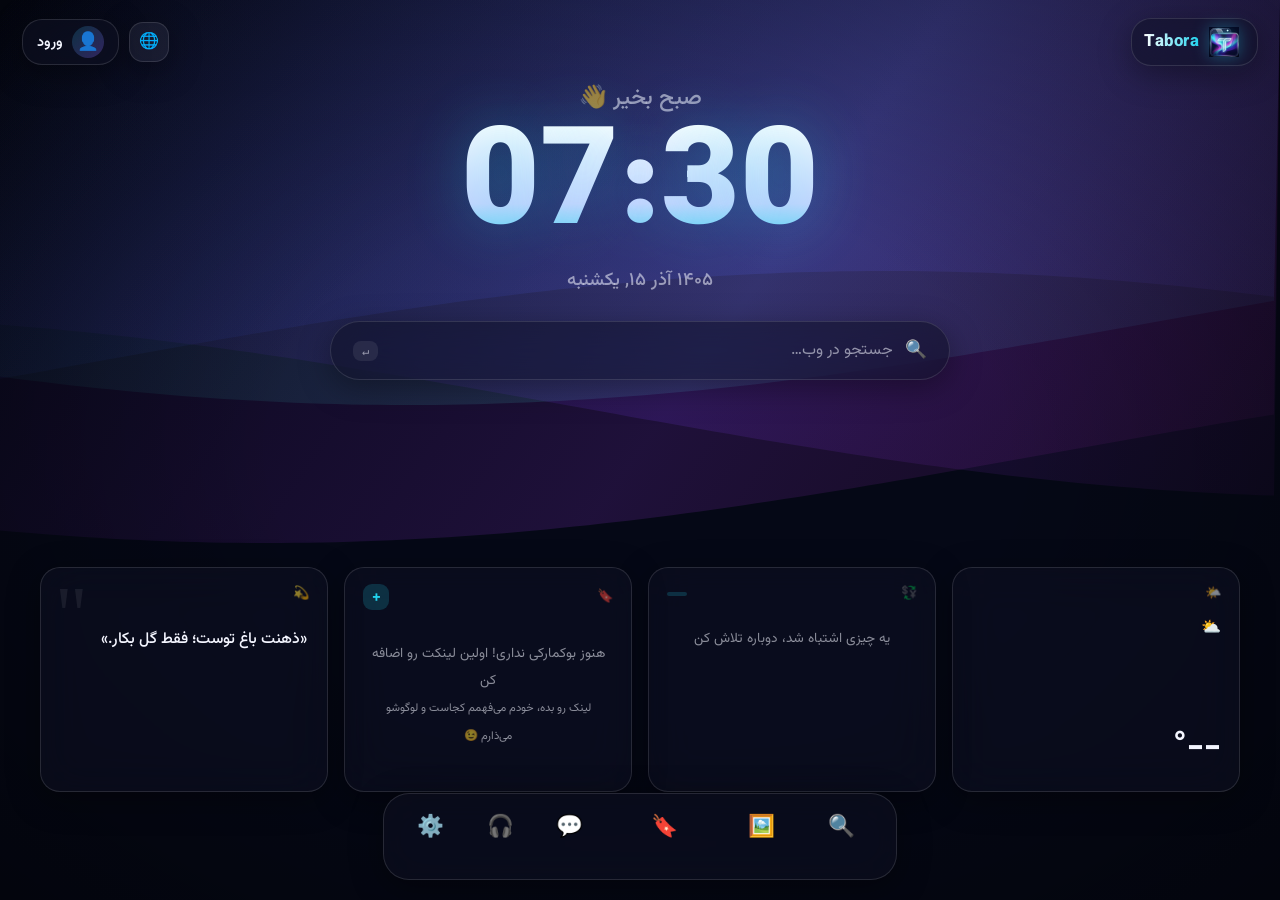
==== commit 617c4c31: "v1.1.8: remove pet widget entirely (per user request)" ====
--- a/extension/index.html
+++ b/extension/index.html
@@ -14,7 +14,6 @@
 <canvas id="wp-canvas"></canvas>
 <video id="wp-video" autoplay muted loop playsinline></video>
 <img id="wp-img" alt="">
-<div id="pet-root"></div>
 <div id="wp-vignette"></div>
 
 <!-- top bar -->
@@ -218,7 +217,6 @@
 <script src="js/api.js"></script>
 <script src="js/wallpapers.js"></script>
 <script src="js/ext-wallpapers.js"></script>
-<script src="js/pet.js"></script>
 <script src="js/widgets.js"></script>
 <script src="js/search.js"></script>
 <script src="js/social.js"></script>
--- a/extension/css/app.css
+++ b/extension/css/app.css
@@ -357,39 +357,65 @@
 @keyframes dice { 25% { transform: rotate(-8deg) scale(1.08); } 60% { transform: rotate(8deg) scale(1.08); } }
 
 #avatar-grid {
-  overflow-y: auto; padding: 4px 2px 8px; flex: 1;
-  display: grid; grid-template-columns: repeat(auto-fill, minmax(96px, 1fr)); gap: 12px;
-}
+  overflow-y: auto; padding: 6px 6px 10px 2px; flex: 1;
+  display: grid; grid-template-columns: repeat(auto-fill, minmax(104px, 1fr)); gap: 14px;
+  align-content: start; scrollbar-width: thin; scrollbar-color: var(--accent) transparent;
+}
+#avatar-grid::-webkit-scrollbar { width: 7px; }
+#avatar-grid::-webkit-scrollbar-thumb { background: linear-gradient(var(--accent), #8b5cf6); border-radius: 99px; }
+#avatar-grid::-webkit-scrollbar-track { background: transparent; }
 .av-cell {
-  position: relative; border-radius: 20px; overflow: hidden; padding: 0;
-  border: 2px solid rgba(255,255,255,.09); background: rgba(255,255,255,.04);
-  transition: transform .22s, border-color .22s, box-shadow .22s;
-  animation: av-pop .45s cubic-bezier(.2,1.2,.35,1) both;
-  aspect-ratio: 1; width: 100%;
-}
-@keyframes av-pop { from { transform: scale(.6) translateY(14px); opacity: 0; } }
-.av-cell img { position: absolute; inset: 0; width: 100%; height: 100%; aspect-ratio: 1; object-fit: cover; display: block; opacity: 0; transition: opacity .4s; }
+  position: relative; border-radius: 22px; overflow: hidden; padding: 0;
+  border: 2px solid rgba(255,255,255,.08); background: #0d1226;
+  transition: transform .25s cubic-bezier(.2,.9,.3,1.4), border-color .25s, box-shadow .25s;
+  animation: av-pop .5s cubic-bezier(.2,1.2,.35,1) both;
+  aspect-ratio: 1; width: 100%; min-height: 0; contain: layout paint;
+  box-shadow: 0 4px 16px rgba(0,0,0,.35);
+}
+@keyframes av-pop { from { transform: scale(.55) translateY(18px); opacity: 0; } }
+.av-cell::before {
+  content: ''; position: absolute; inset: 0;
+  background: linear-gradient(110deg, rgba(255,255,255,.04) 30%, rgba(255,255,255,.12) 50%, rgba(255,255,255,.04) 70%);
+  background-size: 220% 100%; animation: av-shimmer 1.3s linear infinite;
+}
+@keyframes av-shimmer { to { background-position: -220% 0; } }
+.av-cell img { position: absolute; inset: 0; width: 100%; height: 100%; object-fit: cover; display: block; opacity: 0; transition: opacity .45s, transform .4s cubic-bezier(.2,.8,.3,1); }
 .av-cell img.ready { opacity: 1; }
 .av-cell::after {
-  content: ''; position: absolute; inset: 0; border-radius: 18px;
-  background: linear-gradient(160deg, rgba(255,255,255,.14), transparent 40%);
+  content: ''; position: absolute; inset: 0; border-radius: 20px;
+  background: linear-gradient(160deg, rgba(255,255,255,.16), transparent 42%);
   pointer-events: none;
 }
 .av-cell:hover {
-  transform: translateY(-5px) scale(1.06); border-color: var(--accent);
-  box-shadow: 0 10px 30px rgba(0,0,0,.45), 0 0 22px var(--accent-glow);
-  z-index: 2;
-}
-.av-cell.selected { border-color: var(--accent); box-shadow: 0 0 0 3px var(--accent-soft), 0 0 24px var(--accent-glow); }
+  transform: translateY(-6px) scale(1.07); border-color: var(--accent);
+  box-shadow: 0 14px 34px rgba(0,0,0,.5), 0 0 26px var(--accent-glow);
+  z-index: 3;
+}
+.av-cell:hover img.ready { transform: scale(1.12); }
+.av-tag {
+  position: absolute; bottom: 6px; inset-inline-start: 6px; z-index: 2;
+  font-size: .68rem; line-height: 1; padding: 4px 6px; border-radius: 10px;
+  background: rgba(5,8,22,.55); backdrop-filter: blur(6px);
+  border: 1px solid rgba(255,255,255,.12); opacity: 0; transform: translateY(4px); transition: .25s;
+}
+.av-cell:hover .av-tag, .av-cell.selected .av-tag { opacity: 1; transform: translateY(0); }
+.av-cell.selected {
+  border-color: var(--accent);
+  animation: av-pop .5s cubic-bezier(.2,1.2,.35,1) both, av-selpulse 2.4s ease-in-out .6s infinite;
+}
+@keyframes av-selpulse { 50% { box-shadow: 0 0 0 5px var(--accent-soft), 0 0 34px var(--accent-glow); } }
+.av-cell.selected { box-shadow: 0 0 0 3px var(--accent-soft), 0 0 26px var(--accent-glow); }
 .av-check {
-  position: absolute; top: 7px; inset-inline-end: 7px; width: 22px; height: 22px; border-radius: 50%;
+  position: absolute; top: 7px; inset-inline-end: 7px; width: 24px; height: 24px; border-radius: 50%;
   background: linear-gradient(120deg, var(--accent), #8b5cf6); color: #081018;
-  font-size: .72rem; font-weight: 900; display: none; align-items: center; justify-content: center;
-  box-shadow: 0 2px 10px rgba(0,0,0,.4);
+  font-size: .74rem; font-weight: 900; display: none; align-items: center; justify-content: center;
+  box-shadow: 0 2px 12px rgba(0,0,0,.45); z-index: 2;
 }
 .av-cell.selected .av-check { display: flex; animation: av-pop .35s both; }
 .av-cell.flash { animation: av-flash .45s ease; }
 @keyframes av-flash { 30% { transform: scale(1.16); box-shadow: 0 0 40px var(--accent-glow); border-color: var(--accent); } }
+.ao-chip b { background: rgba(255,255,255,.12); border-radius: 99px; padding: 2px 7px; font-size: .62rem; margin-inline-start: 6px; font-weight: 800; }
+.ao-chip.active b { background: rgba(8,16,24,.25); }
 
 .ao-dropzone {
   border: 2px dashed rgba(255,255,255,.22); border-radius: 22px; padding: 44px 20px;
@@ -560,23 +586,3 @@
 .code-val { margin: 14px 0; font-size: 1.3rem; letter-spacing: 2px; font-weight: 800; padding: 12px; border-radius: 14px; background: rgba(0,0,0,.4); border: 1px dashed rgba(34,211,238,.5); color: #7dd3fc; }
 .code-box .row-btns { display: flex; gap: 8px; justify-content: center; }
 
-/* ===== tabora pet ===== */
-#pet-root { position: fixed; inset-inline-start: 18px; bottom: 96px; z-index: 40; text-align: center; pointer-events: none; }
-.pet-bubble { position: relative; width: 96px; height: 96px; margin: 0 auto; border-radius: 50%; cursor: pointer; pointer-events: all;
-  background: radial-gradient(circle at 32% 28%, rgba(255,255,255,.14), rgba(255,255,255,.03) 60%), var(--glass, rgba(18,22,44,.5));
-  border: 1px solid rgba(255,255,255,.16); backdrop-filter: blur(10px);
-  box-shadow: 0 10px 34px rgba(0,0,0,.35), 0 0 26px var(--accent-soft, rgba(139,92,246,.25));
-  animation: pet-bob 3.4s ease-in-out infinite; transition: transform .2s; }
-.pet-bubble:hover { transform: scale(1.06); }
-.pet-bubble svg { width: 78%; height: 78%; margin-top: 12%; }
-.pet-bubble.sleep { animation-duration: 6s; filter: saturate(.7) brightness(.85); }
-.pet-bubble.jump { animation: pet-jump .6s cubic-bezier(.3,1.6,.4,1); }
-.pet-eyes { animation: pet-blink 4.6s infinite; transform-origin: 50px 52px; }
-@keyframes pet-bob { 0%,100% { transform: translateY(0); } 50% { transform: translateY(-5px); } }
-@keyframes pet-jump { 30% { transform: translateY(-16px) scale(1.08); } 60% { transform: translateY(0) scale(.97); } }
-@keyframes pet-blink { 0%,92%,100% { transform: scaleY(1); } 95% { transform: scaleY(.12); } }
-.pet-lv { position: absolute; top: -6px; inset-inline-end: -6px; background: linear-gradient(135deg,#fbbf24,#f472b6); color: #1e1b31; font-size: .62rem; font-weight: 800; border-radius: 999px; padding: 3px 8px; box-shadow: 0 3px 10px rgba(0,0,0,.35); }
-.pet-zz { position: absolute; top: 2px; inset-inline-end: 8px; animation: pet-bob 2.6s infinite; }
-.pet-name { margin-top: 6px; font-size: .68rem; opacity: .75; text-shadow: 0 2px 8px rgba(0,0,0,.6); }
-.pet-heart { position: absolute; top: 10%; font-size: 1rem; pointer-events: none; animation: pet-float 1.25s ease-out forwards; }
-@keyframes pet-float { to { transform: translateY(-56px) scale(1.4); opacity: 0; } }
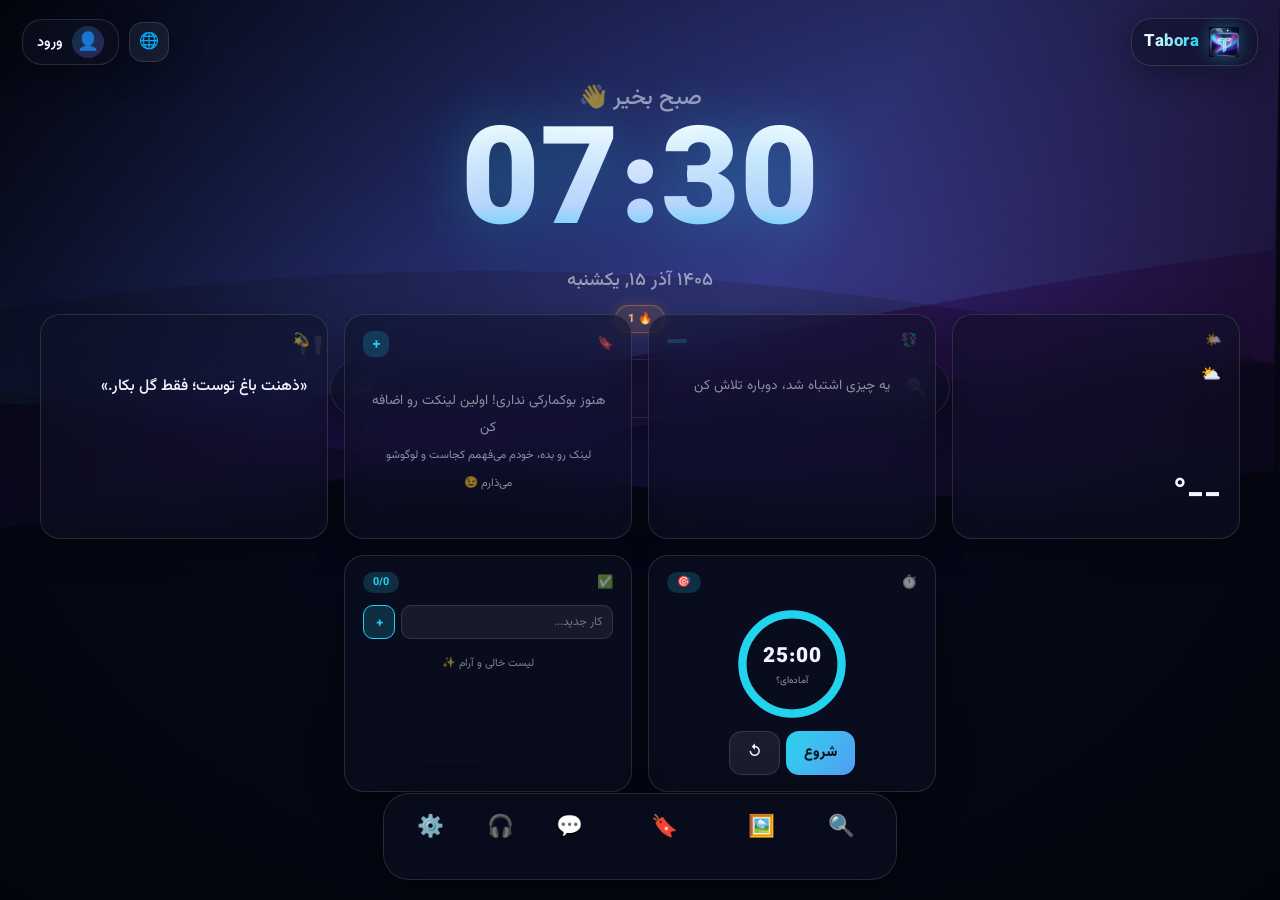
==== commit 3974e858: "v1.1.10: streak flame, accent themes, Ctrl+K palette in extension; panel: themes, DAU, download tren" ====
--- a/extension/index.html
+++ b/extension/index.html
@@ -33,6 +33,7 @@
   <div id="greeting" class="greeting"></div>
   <div id="clock-time" class="clock">--:--</div>
   <div id="clock-date" class="clock-date"></div>
+  <div id="streak" class="streak"></div>
   <div id="searchbar" class="glass searchbar">
     <span class="sb-ico">🔍</span>
     <span class="sb-text" data-i18n="search_placeholder"></span>
@@ -215,6 +216,7 @@
 <script src="js/i18n.js"></script>
 <script src="js/store.js"></script>
 <script src="js/api.js"></script>
+<div id="xk"><div class="xk-box"><input id="xk-in" placeholder="🔍 فرمان... (Esc = بستن)"><div id="xk-list"></div></div></div>
 <script src="js/wallpapers.js"></script>
 <script src="js/ext-wallpapers.js"></script>
 <script src="js/widgets.js"></script>
--- a/extension/css/app.css
+++ b/extension/css/app.css
@@ -121,6 +121,32 @@
   transform-origin: bottom center; transition: transform .25s;
 }
 .widget { width: 288px; min-height: 148px; padding: 16px 18px; transition: transform .2s, border-color .2s; position: relative; }
+.w-in { animation: w-in .5s cubic-bezier(.2,.9,.3,1.2) both; }
+@keyframes w-in { from { opacity: 0; transform: translateY(16px) scale(.95); } }
+.widget::after { content: ''; position: absolute; inset: 0; border-radius: inherit; background: radial-gradient(240px circle at var(--mx,50%) var(--my,50%), rgba(139,92,246,.16), transparent 65%); opacity: 0; transition: opacity .3s; pointer-events: none; }
+.widget:hover::after { opacity: 1; }
+.widget:hover { transform: translateY(-4px); border-color: var(--accent-glow); box-shadow: 0 14px 40px rgba(0,0,0,.4), 0 0 24px var(--accent-soft); }
+.fz-wrap { position: relative; width: 118px; height: 118px; margin: 6px auto 8px; }
+.fz-ring { width: 100%; height: 100%; transform: rotate(-90deg); }
+.fz-bg { fill: none; stroke: rgba(255,255,255,.08); stroke-width: 7; }
+.fz-fg { fill: none; stroke: var(--accent); stroke-width: 7; stroke-linecap: round; stroke-dasharray: 264; transition: stroke-dashoffset .5s; }
+.fz-mid { position: absolute; inset: 0; display: flex; flex-direction: column; align-items: center; justify-content: center; }
+.fz-mid b { font-size: 1.3rem; font-weight: 900; letter-spacing: 1px; }
+.fz-mid small { font-size: .6rem; opacity: .6; }
+.fz-btns { display: flex; gap: 6px; justify-content: center; }
+.td-add { display: flex; gap: 6px; margin: 6px 0; }
+.td-add input { flex: 1; background: rgba(255,255,255,.06); border: 1px solid var(--glass-border); border-radius: 10px; padding: 7px 10px; color: var(--text); outline: none; font-size: .75rem; }
+.td-add input:focus { border-color: var(--accent); }
+.td-add button { width: 32px; border-radius: 10px; background: var(--accent-soft); border: 1px solid var(--accent); color: var(--accent); font-weight: 900; cursor: pointer; }
+.td-list { max-height: 120px; overflow-y: auto; display: flex; flex-direction: column; gap: 4px; }
+.td-row { display: flex; align-items: center; gap: 7px; font-size: .72rem; padding: 4px 6px; border-radius: 8px; background: rgba(255,255,255,.04); }
+.td-cb { width: 18px; height: 18px; border-radius: 6px; border: 1.5px solid var(--accent-glow); background: none; color: var(--accent); font-size: .6rem; cursor: pointer; flex-shrink: 0; }
+.td-row.done .td-cb { background: var(--accent); color: #081018; }
+.td-row.done .td-tx { opacity: .45; text-decoration: line-through; }
+.td-tx { flex: 1; overflow: hidden; text-overflow: ellipsis; white-space: nowrap; }
+.td-del { opacity: 0; background: none; border: none; color: #f87171; font-size: .85rem; cursor: pointer; }
+.td-row:hover .td-del { opacity: 1; }
+.td-empty { font-size: .68rem; opacity: .5; text-align: center; padding: 10px 0; }
 .widget:hover { transform: translateY(-3px); border-color: var(--accent-glow); }
 .widget.dragging { opacity: .5; transform: scale(.97); }
 .w-title { display: flex; align-items: center; gap: 7px; font-size: .82rem; margin-bottom: 12px; color: var(--muted); }
@@ -586,3 +612,18 @@
 .code-val { margin: 14px 0; font-size: 1.3rem; letter-spacing: 2px; font-weight: 800; padding: 12px; border-radius: 14px; background: rgba(0,0,0,.4); border: 1px dashed rgba(34,211,238,.5); color: #7dd3fc; }
 .code-box .row-btns { display: flex; gap: 8px; justify-content: center; }
 
+
+/* ===== wave2: streak, accents, palette ===== */
+.streak { display: inline-block; margin-top: 10px; padding: 4px 12px; border-radius: 999px; background: rgba(251,146,60,.14); border: 1px solid rgba(251,146,60,.4); color: #fdba74; font-size: .72rem; font-weight: 800; box-shadow: 0 0 14px rgba(251,146,60,.2); }
+.streak:empty { display: none; }
+.ac-row { display: flex; gap: 10px; padding: 4px 2px; }
+.ac-dot { width: 26px; height: 26px; border-radius: 50%; border: 2px solid transparent; cursor: pointer; transition: .2s; box-shadow: 0 3px 10px rgba(0,0,0,.35); }
+.ac-dot:hover { transform: scale(1.15); }
+.ac-dot.on { border-color: #fff; transform: scale(1.2); box-shadow: 0 0 16px currentColor; }
+#xk { position: fixed; inset: 0; z-index: 95; display: none; justify-content: center; padding-top: 14vh; background: rgba(3,5,15,.55); backdrop-filter: blur(8px); }
+#xk.open { display: flex; }
+.xk-box { width: min(540px, 92vw); height: max-content; background: rgba(12,15,32,.96); border: 1px solid var(--accent-glow); border-radius: 20px; overflow: hidden; box-shadow: 0 30px 90px rgba(0,0,0,.6), 0 0 30px var(--accent-soft); animation: xk-in .25s cubic-bezier(.2,1.3,.4,1); }
+@keyframes xk-in { from { transform: translateY(-14px) scale(.96); opacity: 0; } }
+#xk-in { width: 100%; background: none; border: none; outline: none; color: var(--text); padding: 15px 18px; font-size: .92rem; border-bottom: 1px solid var(--glass-border); font-family: inherit; }
+#xk-list div { padding: 11px 18px; font-size: .8rem; cursor: pointer; }
+#xk-list div:hover, #xk-list div.sel { background: var(--accent-soft); }
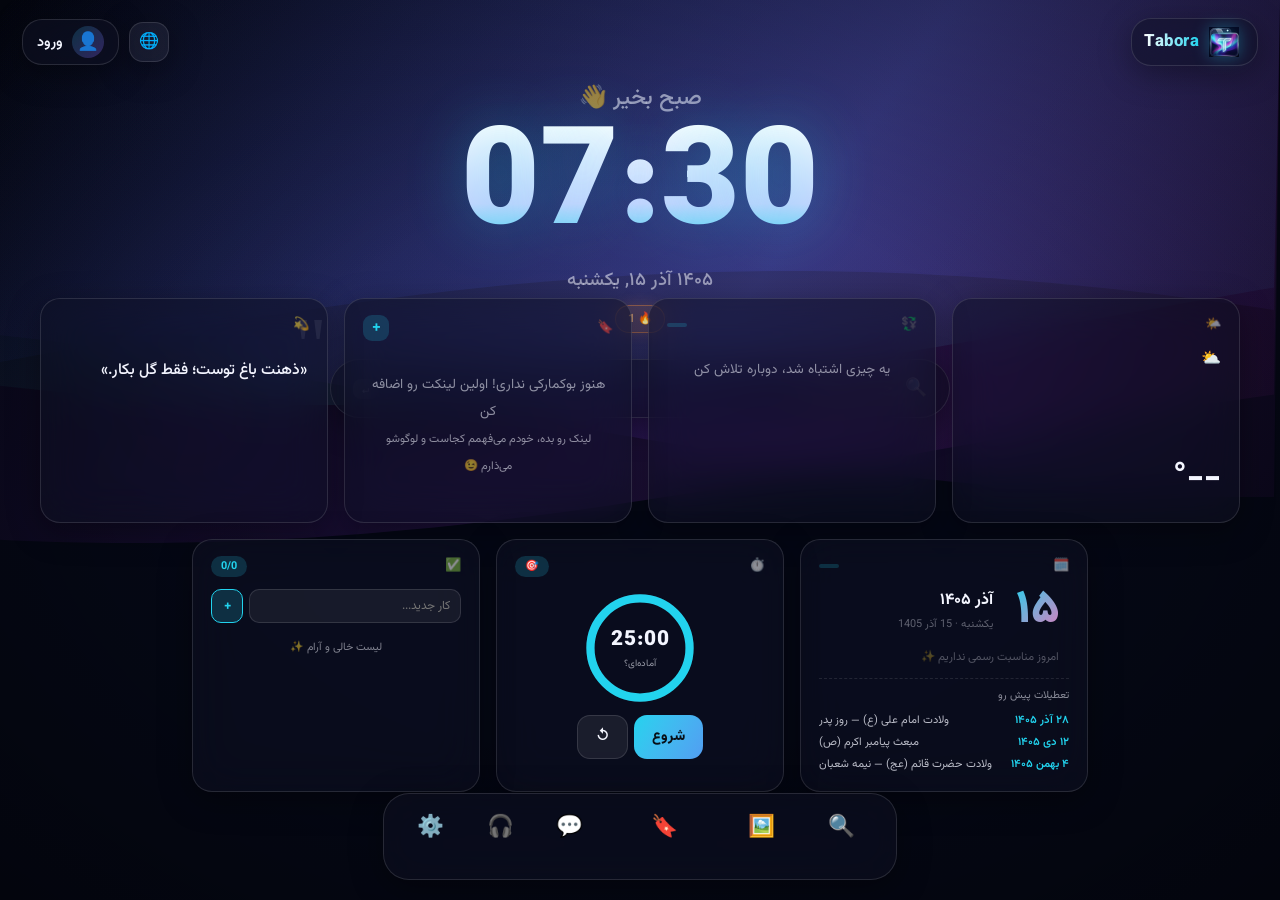
==== commit b2beac0d: "🗓️ v1.2.0 Calendar Wave — Jalali calendar widget, update check, feature flags, wallpaper favorites/r" ====
--- a/extension/index.html
+++ b/extension/index.html
@@ -219,6 +219,7 @@
 <div id="xk"><div class="xk-box"><input id="xk-in" placeholder="🔍 فرمان... (Esc = بستن)"><div id="xk-list"></div></div></div>
 <script src="js/wallpapers.js"></script>
 <script src="js/ext-wallpapers.js"></script>
+<script src="js/calendar.js"></script>
 <script src="js/widgets.js"></script>
 <script src="js/search.js"></script>
 <script src="js/social.js"></script>
--- a/extension/css/app.css
+++ b/extension/css/app.css
@@ -627,3 +627,38 @@
 #xk-in { width: 100%; background: none; border: none; outline: none; color: var(--text); padding: 15px 18px; font-size: .92rem; border-bottom: 1px solid var(--glass-border); font-family: inherit; }
 #xk-list div { padding: 11px 18px; font-size: .8rem; cursor: pointer; }
 #xk-list div:hover, #xk-list div.sel { background: var(--accent-soft); }
+
+/* ============ calendar widget ============ */
+.cal-main { display: flex; align-items: center; gap: 14px; margin-bottom: 10px; }
+.cal-day { font-size: 2.9rem; font-weight: 900; line-height: 1; background: linear-gradient(135deg, var(--accent), #f472b6); -webkit-background-clip: text; background-clip: text; color: transparent; min-width: 62px; text-align: center; }
+.cal-side { display: flex; flex-direction: column; gap: 3px; }
+.cal-side b { font-size: 1rem; }
+.cal-side .muted { font-size: .68rem; opacity: .65; }
+.cal-ev { margin-bottom: 8px; }
+.cal-ev-name { font-size: .78rem; padding: 4px 10px; border-radius: 9px; display: inline-block; }
+.cal-ev-name.off { background: rgba(244,63,94,.16); color: #fda4af; border: 1px solid rgba(244,63,94,.35); font-weight: 600; }
+.cal-ev-name.muted { opacity: .55; font-size: .72rem; }
+.cal-next { border-top: 1px dashed rgba(255,255,255,.1); padding-top: 8px; }
+.cal-next-title { font-size: .66rem; opacity: .55; margin-bottom: 5px; }
+.cal-next-row { display: flex; justify-content: space-between; gap: 8px; font-size: .7rem; padding: 2.5px 0; }
+.cal-next-date { color: var(--accent); font-weight: 600; white-space: nowrap; }
+.cal-next-name { opacity: .75; text-overflow: ellipsis; overflow: hidden; white-space: nowrap; }
+
+/* ============ update banner buttons ============ */
+.upd-banner { gap: 12px; }
+.upd-banner .btn { white-space: nowrap; }
+.upd-dl { text-decoration: none; }
+
+/* ============ wallpaper favorites & rotation ============ */
+.wp-rot-row { display: flex; gap: 10px; align-items: center; }
+.wp-rot-row select { flex: 1; }
+.wp-favs { display: flex; flex-wrap: wrap; gap: 8px; margin-bottom: 6px; }
+.fav-chip { display: inline-flex; align-items: center; border-radius: 999px; overflow: hidden; border: 1px solid var(--accent-glow); background: var(--accent-soft); font-size: .74rem; }
+.fav-chip .fav-apply { border: none; background: none; color: var(--text); cursor: pointer; padding: 6px 4px 6px 12px; font-family: inherit; font-size: .74rem; }
+.fav-chip .fav-apply:hover { color: var(--accent); }
+.fav-chip .fav-x { border: none; background: rgba(255,255,255,.08); color: var(--muted); cursor: pointer; padding: 6px 10px; font-size: .68rem; }
+.fav-chip .fav-x:hover { background: rgba(244,63,94,.3); color: #fff; }
+.wp-heart { position: absolute; top: 7px; left: 7px; z-index: 2; width: 26px; height: 26px; border-radius: 50%; display: grid; place-items: center; font-size: .9rem; background: rgba(0,0,0,.45); color: rgba(255,255,255,.55); backdrop-filter: blur(4px); transition: .2s; }
+.wp-card { position: relative; }
+.wp-heart:hover { transform: scale(1.15); color: #fb7185; }
+.wp-heart.on { color: #fb7185; background: rgba(251,113,133,.18); box-shadow: 0 0 12px rgba(251,113,133,.4); }
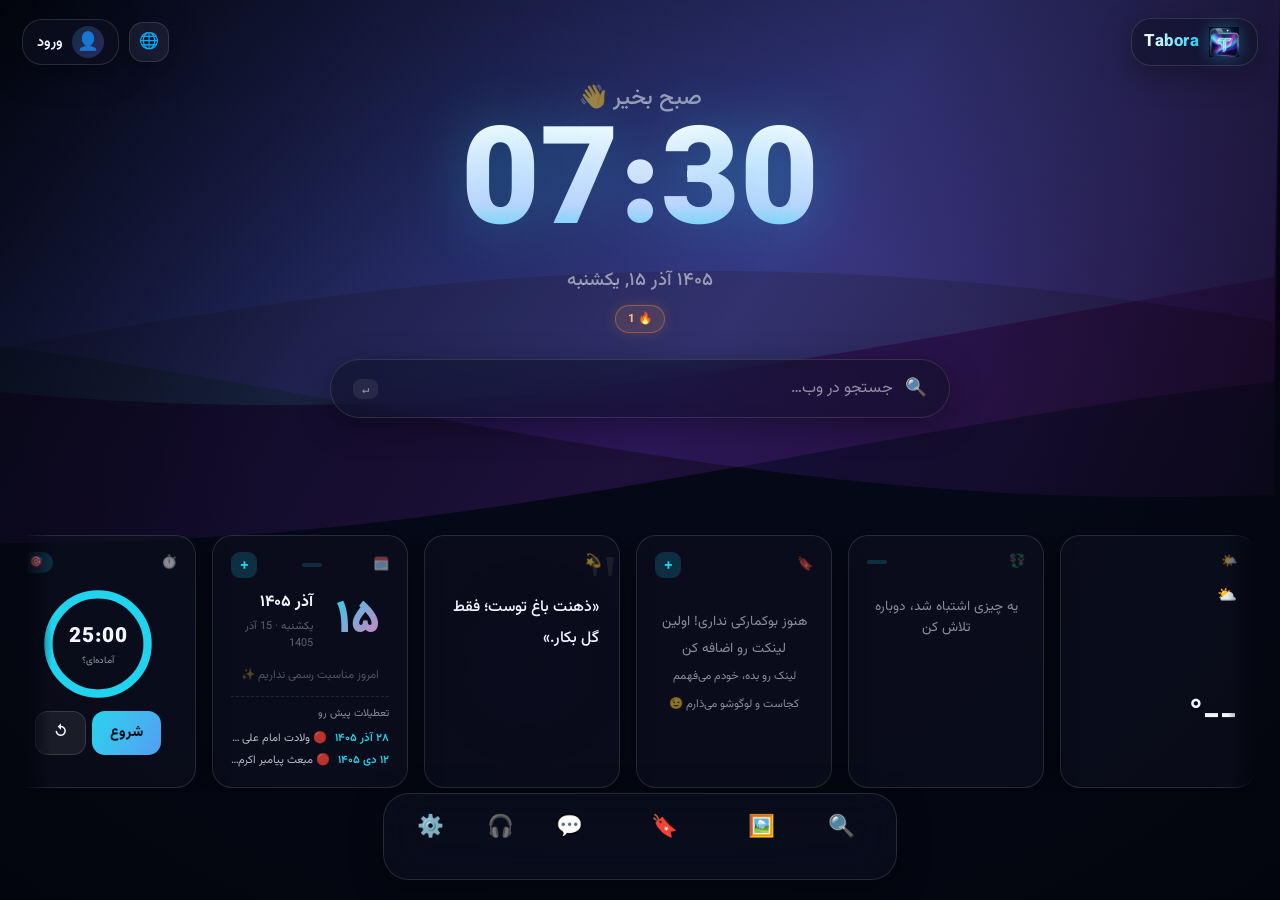
==== commit 6e6a0e35: "v1.2.1: personal events on Jalali calendar + fix widget row layout (single fluid row, no wrap-to-mid" ====
--- a/extension/index.html
+++ b/extension/index.html
@@ -165,6 +165,12 @@
 <aside class="panel" id="panel-settings">
   <div class="panel-head"><h2 data-i18n="settings_title"></h2><button class="panel-close icon-btn">✕</button></div>
   <div class="panel-body" id="settings-body"></div>
+</aside>
+
+<!-- ============ PANEL: MY EVENTS ============ -->
+<aside class="panel" id="panel-events">
+  <div class="panel-head"><h2 data-i18n="widget_events"></h2><button class="panel-close icon-btn">✕</button></div>
+  <div class="panel-body" id="events-body"></div>
 </aside>
 
 <!-- avatar picker overlay -->
--- a/extension/css/app.css
+++ b/extension/css/app.css
@@ -117,10 +117,22 @@
   display: flex; justify-content: center; padding: 0 24px;
 }
 #widgets-row {
-  display: flex; gap: 16px; align-items: stretch; flex-wrap: wrap; justify-content: center;
+  display: flex; gap: 16px; align-items: stretch; flex-wrap: nowrap; justify-content: center;
   transform-origin: bottom center; transition: transform .25s;
-}
-.widget { width: 288px; min-height: 148px; padding: 16px 18px; transition: transform .2s, border-color .2s; position: relative; }
+  max-width: 100%; overflow-x: auto; overscroll-behavior-x: contain;
+  scrollbar-width: none; -ms-overflow-style: none; padding-bottom: 4px;
+}
+#widgets-row::-webkit-scrollbar { display: none; }
+#widgets-row.of { justify-content: flex-start; }
+#widgets-row.of {
+  -webkit-mask-image: linear-gradient(to left, transparent 0, #000 28px calc(100% - 28px), transparent 100%);
+  mask-image: linear-gradient(to left, transparent 0, #000 28px calc(100% - 28px), transparent 100%);
+}
+.widget {
+  width: clamp(196px, calc((100vw - 56px - (var(--wn, 7) - 1) * 16px) / var(--wn, 7)), 300px);
+  flex: 0 0 auto; min-height: 148px; padding: 16px 18px; transition: transform .2s, border-color .2s; position: relative;
+  overflow: hidden;
+}
 .w-in { animation: w-in .5s cubic-bezier(.2,.9,.3,1.2) both; }
 @keyframes w-in { from { opacity: 0; transform: translateY(16px) scale(.95); } }
 .widget::after { content: ''; position: absolute; inset: 0; border-radius: inherit; background: radial-gradient(240px circle at var(--mx,50%) var(--my,50%), rgba(139,92,246,.16), transparent 65%); opacity: 0; transition: opacity .3s; pointer-events: none; }
@@ -554,8 +566,13 @@
 
 /* responsive */
 @media (max-width: 900px) {
-  .widget { width: 100%; max-width: 420px; }
-  #widgets-wrap { bottom: 96px; }
+  #widgets-wrap { bottom: 96px; padding: 0 14px; }
+}
+/* short screens (laptops): lift the clock so widgets never collide with it */
+@media (max-height: 820px) {
+  #center { top: 4vh; }
+  .clock { font-size: clamp(3.4rem, 10vw, 6.5rem); }
+  .searchbar { margin-top: 16px; padding: 12px 20px; }
 }
 
 /* ===== support panel (Telegram bot) ===== */
@@ -662,3 +679,30 @@
 .wp-card { position: relative; }
 .wp-heart:hover { transform: scale(1.15); color: #fb7185; }
 .wp-heart.on { color: #fb7185; background: rgba(251,113,133,.18); box-shadow: 0 0 12px rgba(251,113,133,.4); }
+
+/* ============ announce download link ============ */
+.ann-link { text-decoration: none; white-space: nowrap; flex-shrink: 0; }
+
+/* ============ personal events (Jalali picker) ============ */
+.cal-my { margin: 6px 0 2px; }
+.cal-next-row.my { justify-content: flex-start; }
+.ev-picker { padding: 14px 16px; margin-bottom: 12px; }
+.ev-head { display: flex; align-items: center; justify-content: space-between; margin-bottom: 10px; }
+.ev-head b { font-size: .95rem; }
+.ev-head .icon-btn { font-size: 1rem; opacity: .7; }
+.ev-week { display: grid; grid-template-columns: repeat(7, 1fr); gap: 4px; margin-bottom: 4px; }
+.ev-week span { text-align: center; font-size: .62rem; opacity: .5; }
+.ev-grid { display: grid; grid-template-columns: repeat(7, 1fr); gap: 4px; }
+.ev-day { position: relative; border: 1px solid rgba(255,255,255,.08); background: rgba(255,255,255,.03); color: var(--text); border-radius: 8px; padding: 7px 0; font-size: .76rem; cursor: pointer; font-family: inherit; transition: .15s; }
+.ev-day:hover { border-color: var(--accent-glow); }
+.ev-day.today { border-color: var(--accent); font-weight: 700; }
+.ev-day.sel { background: var(--accent); color: #08111f; font-weight: 800; border-color: var(--accent); }
+.ev-day i { position: absolute; bottom: 3px; left: 50%; transform: translateX(-50%); width: 4px; height: 4px; border-radius: 50%; background: #f472b6; }
+.ev-blank { visibility: hidden; }
+.ev-form { display: flex; gap: 8px; padding: 12px; margin-bottom: 14px; }
+.ev-form input { flex: 1; }
+.ev-list { display: flex; flex-direction: column; gap: 8px; }
+.ev-row { display: flex; align-items: center; gap: 10px; background: rgba(255,255,255,.04); border: 1px solid rgba(255,255,255,.07); border-radius: 12px; padding: 10px 14px; }
+.ev-row .ev-date { font-size: .68rem; color: var(--accent); white-space: nowrap; min-width: 96px; }
+.ev-row .ev-name { flex: 1; font-size: .84rem; font-weight: 500; }
+.ev-row.past { opacity: .45; }
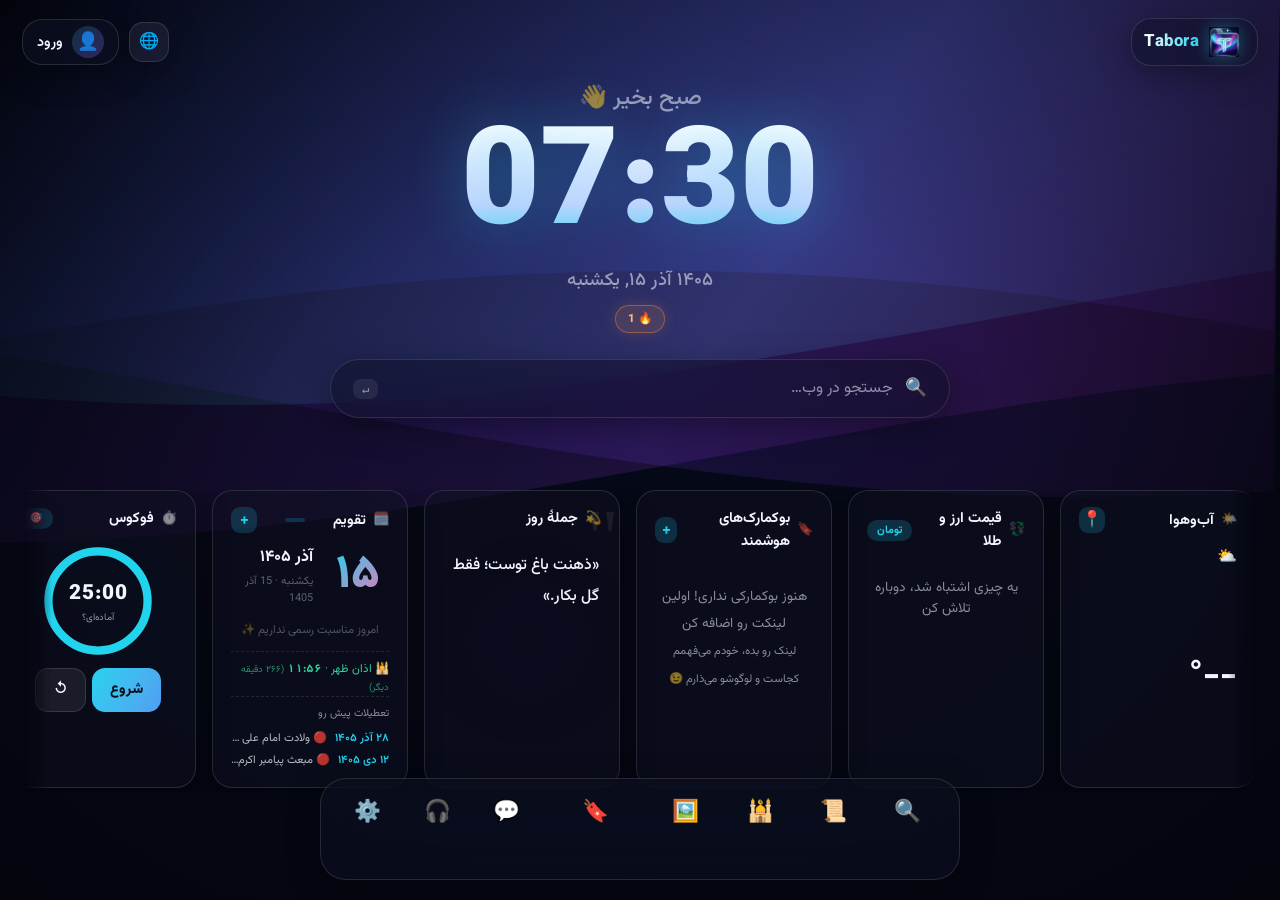
==== commit ee1fdd96: "v1.3.0: Fall-e Hafez (495 ghazals offline), prayer times + qibla (offline astronomical), 3-day weath" ====
--- a/extension/index.html
+++ b/extension/index.html
@@ -47,6 +47,8 @@
 <!-- dock -->
 <nav id="dock" class="glass">
   <button id="dock-search" class="dock-btn" title=""><span>🔍</span><i data-i18n="engines"></i></button>
+  <button id="dock-fal" class="dock-btn" title=""><span>📜</span><i data-i18n="dock_fal"></i></button>
+  <button id="dock-pray" class="dock-btn" title=""><span>🕌</span><i data-i18n="dock_pray"></i></button>
   <button id="dock-wallpapers" class="dock-btn" title=""><span>🖼️</span><i data-i18n="wallpapers"></i></button>
   <button id="dock-bookmarks" class="dock-btn" title=""><span>🔖</span><i data-i18n="widget_bookmarks"></i></button>
   <button id="dock-friends" class="dock-btn" title=""><span>💬</span><i data-i18n="friends"></i></button>
@@ -173,6 +175,24 @@
   <div class="panel-body" id="events-body"></div>
 </aside>
 
+<!-- ============ PANEL: FALL-E HAFEZ ============ -->
+<aside class="panel" id="panel-fal">
+  <div class="panel-head"><h2>📜 فال حافظ</h2><button class="panel-close icon-btn">✕</button></div>
+  <div class="panel-body" id="fal-body"></div>
+</aside>
+
+<!-- ============ PANEL: PRAYER TIMES + QIBLA ============ -->
+<aside class="panel" id="panel-pray">
+  <div class="panel-head"><h2 data-i18n="pray_title"></h2><button class="panel-close icon-btn">✕</button></div>
+  <div class="panel-body" id="pray-body"></div>
+</aside>
+
+<!-- ============ PANEL: CITY PICKER ============ -->
+<aside class="panel" id="panel-city">
+  <div class="panel-head"><h2 data-i18n="city_title"></h2><button class="panel-close icon-btn">✕</button></div>
+  <div class="panel-body" id="city-body"></div>
+</aside>
+
 <!-- avatar picker overlay -->
 <div id="avatar-overlay">
   <div class="ao-bg"><span></span><span></span><span></span></div>
@@ -226,6 +246,9 @@
 <script src="js/wallpapers.js"></script>
 <script src="js/ext-wallpapers.js"></script>
 <script src="js/calendar.js"></script>
+<script src="js/praytimes.js"></script>
+<script src="js/hafez.js"></script>
+<script src="js/blocker.js"></script>
 <script src="js/widgets.js"></script>
 <script src="js/search.js"></script>
 <script src="js/social.js"></script>
--- a/extension/css/app.css
+++ b/extension/css/app.css
@@ -706,3 +706,88 @@
 .ev-row .ev-date { font-size: .68rem; color: var(--accent); white-space: nowrap; min-width: 96px; }
 .ev-row .ev-name { flex: 1; font-size: .84rem; font-weight: 500; }
 .ev-row.past { opacity: .45; }
+
+/* ===== Fall-e Hafez 📜 ===== */
+@keyframes float { 50% { transform: translateY(-10px); } }
+.fal-intro { text-align: center; padding: 46px 10px; }
+.fal-book { font-size: 74px; animation: float 3s ease-in-out infinite; }
+.fal-sub { color: var(--muted); margin: 14px auto 26px; max-width: 330px; line-height: 2.1; font-size: .9rem; }
+.fal-card { text-align: center; padding: 10px 4px; }
+.fal-head { display: flex; align-items: center; justify-content: center; gap: 12px; color: #fbbf24; font-size: 1.05rem; margin-bottom: 18px; }
+.fal-head b { color: var(--text); font-size: 1.1rem; }
+.fal-orn { color: #fbbf24; animation: glow 2.4s infinite; }
+@keyframes glow { 50% { opacity: .4; text-shadow: 0 0 14px #fbbf2488; } }
+.fal-shuffle { font-size: 56px; margin: 26px auto; width: 92px; height: 92px; display: grid; place-items: center; }
+.fal-poem { font-family: 'Lalezar', 'Vazirmatn', sans-serif; font-size: 1.28rem; line-height: 2.3; color: #f4ecd8;
+  background: linear-gradient(160deg, rgba(251,191,36,.07), rgba(139,92,246,.06)); border: 1px solid rgba(251,191,36,.22);
+  border-radius: 20px; padding: 22px 18px; box-shadow: 0 10px 40px rgba(0,0,0,.3), inset 0 0 60px rgba(251,191,36,.04); }
+.fal-verse { margin: 2px 0; }
+.fal-reveal { animation: fal-in .8s cubic-bezier(.2,.9,.3,1.1) both; }
+@keyframes fal-in { from { opacity: 0; transform: translateY(18px); filter: blur(6px); } }
+.fal-interp { margin-top: 16px; padding: 16px 18px; text-align: start; border-radius: 16px; }
+.fal-interp-t { color: #fbbf24; font-size: .85rem; font-weight: 700; margin-bottom: 8px; }
+.fal-interp-b { font-size: .86rem; line-height: 2.1; color: var(--text); }
+.fal-btns { display: flex; gap: 10px; justify-content: center; margin-top: 18px; flex-wrap: wrap; }
+.fal-err { text-align: center; font-size: 42px; padding: 60px 0; }
+
+/* ===== prayer times + qibla 🕌 ===== */
+.pt-city { display: flex; align-items: center; gap: 10px; padding: 12px 16px; border-radius: 14px; margin-bottom: 12px; font-size: .95rem; }
+.pt-city .btn { margin-inline-start: auto; }
+.pt-next { text-align: center; padding: 18px; border-radius: 16px; margin-bottom: 12px;
+  background: linear-gradient(140deg, rgba(52,211,153,.12), rgba(34,211,238,.08)); border: 1px solid rgba(52,211,153,.3); }
+.pt-next-t { font-size: .74rem; color: var(--muted); }
+.pt-next-v { font-size: 1.5rem; font-weight: 900; margin: 6px 0 4px; }
+.pt-next-v b { color: #34d399; }
+.pt-next-c { font-size: .8rem; color: var(--accent); }
+.pt-grid { display: flex; flex-direction: column; gap: 7px; margin-bottom: 14px; }
+.pt-row { display: flex; justify-content: space-between; align-items: center; padding: 10px 16px; border-radius: 12px;
+  background: rgba(255,255,255,.045); font-size: .88rem; }
+.pt-row b { font-size: 1rem; font-variant-numeric: tabular-nums; }
+.pt-row.on { background: linear-gradient(90deg, rgba(52,211,153,.16), rgba(34,211,238,.1)); border: 1px solid rgba(52,211,153,.4); }
+.pt-row.on b { color: #34d399; }
+.pt-qibla { padding: 16px 18px; border-radius: 16px; }
+.pt-compass-wrap { display: flex; gap: 20px; align-items: center; margin-top: 12px; flex-wrap: wrap; }
+.pt-compass { width: 150px; height: 150px; flex: none; }
+.pt-c-bg { fill: rgba(255,255,255,.04); stroke: rgba(255,255,255,.16); stroke-width: 1.5; }
+.pt-tick { stroke: rgba(255,255,255,.16); stroke-width: 1; }
+.pt-tick.big { stroke: rgba(255,255,255,.4); stroke-width: 2; }
+.pt-c-n { fill: #f87171; font-size: 9px; font-weight: 800; }
+.pt-needle { fill: url(#ptGrad), #34d399; filter: drop-shadow(0 0 6px rgba(52,211,153,.6)); }
+.pt-dot { fill: var(--text); }
+.pt-q-info { display: flex; flex-direction: column; gap: 6px; font-size: .8rem; color: var(--muted); }
+.pt-q-deg { font-size: 2rem; color: #34d399; font-weight: 900; }
+
+/* ===== city picker 📍 ===== */
+.city-cur { display: flex; align-items: center; gap: 10px; padding: 12px 16px; border-radius: 14px; margin-bottom: 12px; }
+.city-cur .btn { margin-inline-start: auto; }
+.city-search { display: flex; gap: 8px; }
+.city-search input { flex: 1; background: rgba(255,255,255,.06); border: 1px solid var(--glass-border); border-radius: 12px; padding: 11px 14px; color: var(--text); outline: none; }
+.city-search input:focus { border-color: var(--accent); }
+.city-res-row { display: flex; justify-content: space-between; align-items: center; width: 100%; padding: 11px 14px; margin-top: 7px; border-radius: 12px;
+  background: rgba(255,255,255,.045); cursor: pointer; transition: .2s; text-align: start; }
+.city-res-row:hover { background: var(--accent-soft); }
+.city-res-row b { font-size: .9rem; }
+.city-res-row span { font-size: .72rem; }
+.city-chips { display: flex; flex-wrap: wrap; gap: 8px; margin-top: 10px; }
+.chip-btn { padding: 8px 16px; border-radius: 99px; background: rgba(255,255,255,.05); border: 1px solid var(--glass-border); font-size: .8rem; transition: .2s; }
+.chip-btn:hover { border-color: var(--accent); background: var(--accent-soft); }
+
+/* ===== weather 3-day forecast ===== */
+.wx-days { display: grid; grid-template-columns: repeat(4, 1fr); gap: 5px; margin-top: 12px; }
+.wx-d { display: flex; flex-direction: column; align-items: center; gap: 3px; padding: 8px 2px 6px; border-radius: 11px; background: rgba(255,255,255,.04); }
+.wx-d.now { background: var(--accent-soft); border: 1px solid var(--accent-glow); }
+.wx-dn { font-size: .62rem; color: var(--muted); }
+.wx-di { font-size: 1.05rem; }
+.wx-dt { font-size: .7rem; font-weight: 700; font-variant-numeric: tabular-nums; }
+.wx-dt i { font-style: normal; opacity: .5; font-weight: 400; }
+
+/* ===== calendar next-prayer line ===== */
+.cal-pray { border-top: 1px dashed rgba(255,255,255,.1); margin-top: 8px; padding-top: 8px; font-size: .72rem; color: #34d399; }
+.cal-pray b { font-variant-numeric: tabular-nums; }
+.cal-pray small { opacity: .65; }
+
+/* ===== site blocker chips ===== */
+.blk-chips { display: flex; flex-wrap: wrap; gap: 8px; margin-top: 12px; }
+.blk-chip { direction: ltr; padding: 6px 12px; border-radius: 99px; font-size: .74rem; background: rgba(248,113,113,.12); border: 1px solid rgba(248,113,113,.3); color: #fca5a5; }
+.blk-chip b { cursor: pointer; color: #f87171; margin-inline-start: 4px; }
+.blk-chip b:hover { color: #fff; }
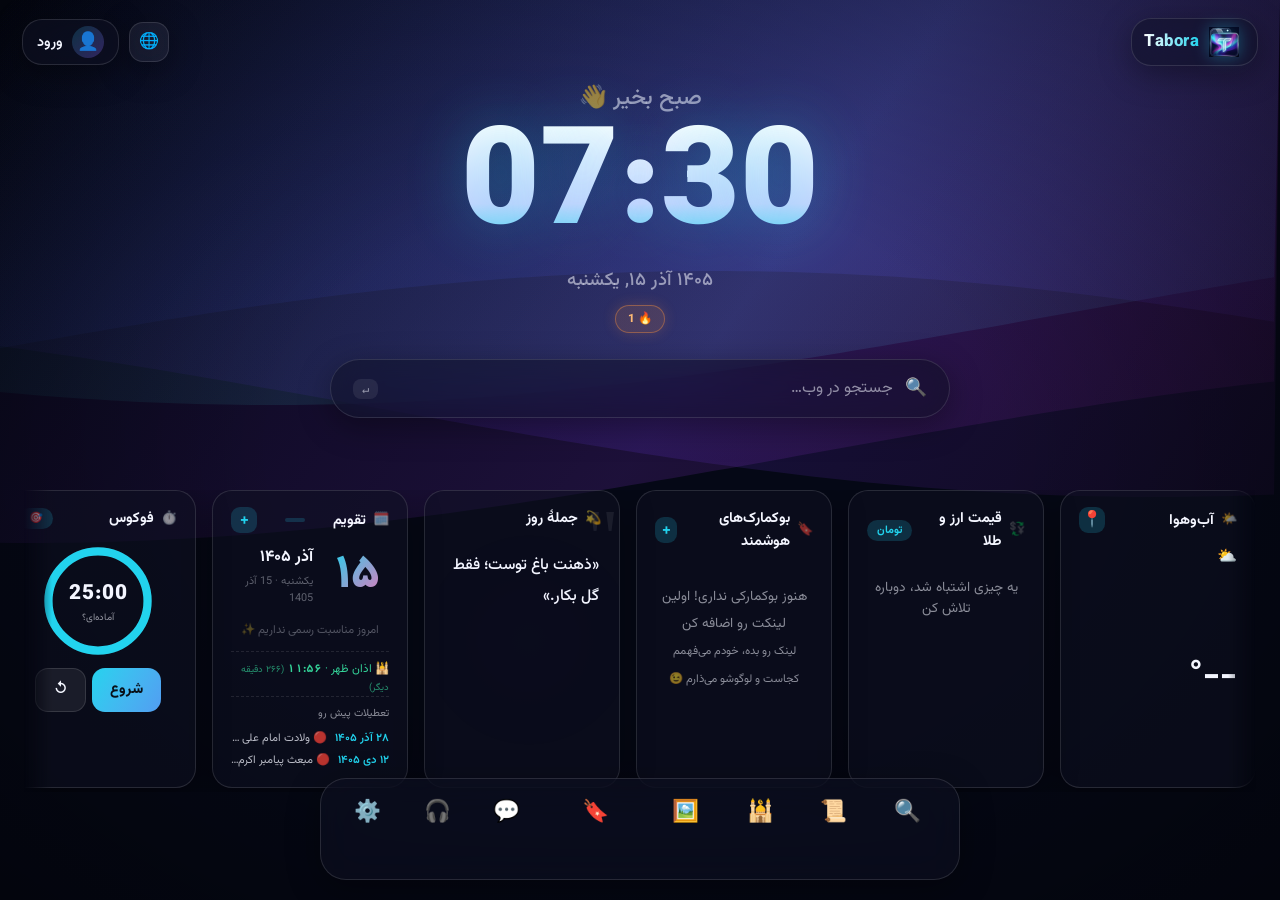
==== commit 0f407a6f: "fix: bilingual prices & holiday names in EN mode; welcome page cinematic redesign (constellation sky" ====
--- a/extension/index.html
+++ b/extension/index.html
@@ -177,7 +177,7 @@
 
 <!-- ============ PANEL: FALL-E HAFEZ ============ -->
 <aside class="panel" id="panel-fal">
-  <div class="panel-head"><h2>📜 فال حافظ</h2><button class="panel-close icon-btn">✕</button></div>
+  <div class="panel-head"><h2>📜 <span data-i18n="fal_title"></span></h2><button class="panel-close icon-btn">✕</button></div>
   <div class="panel-body" id="fal-body"></div>
 </aside>
 
